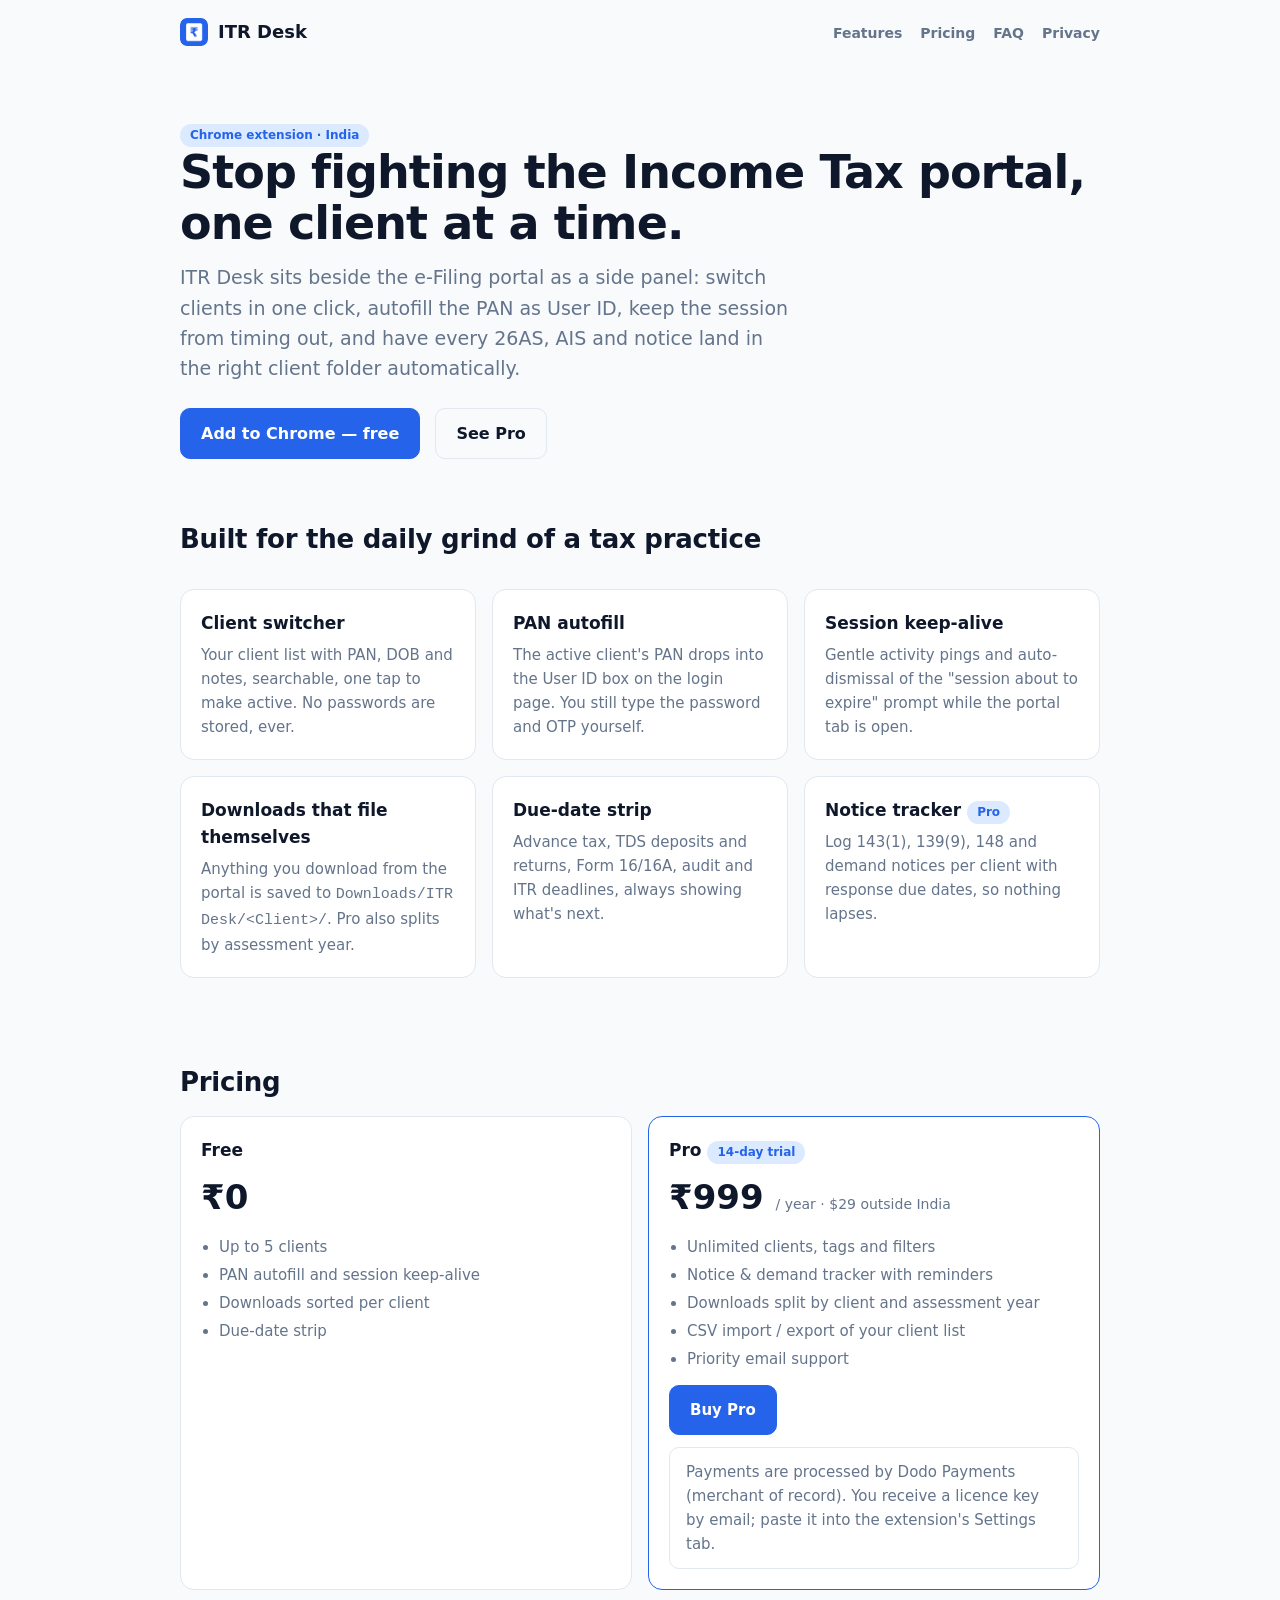
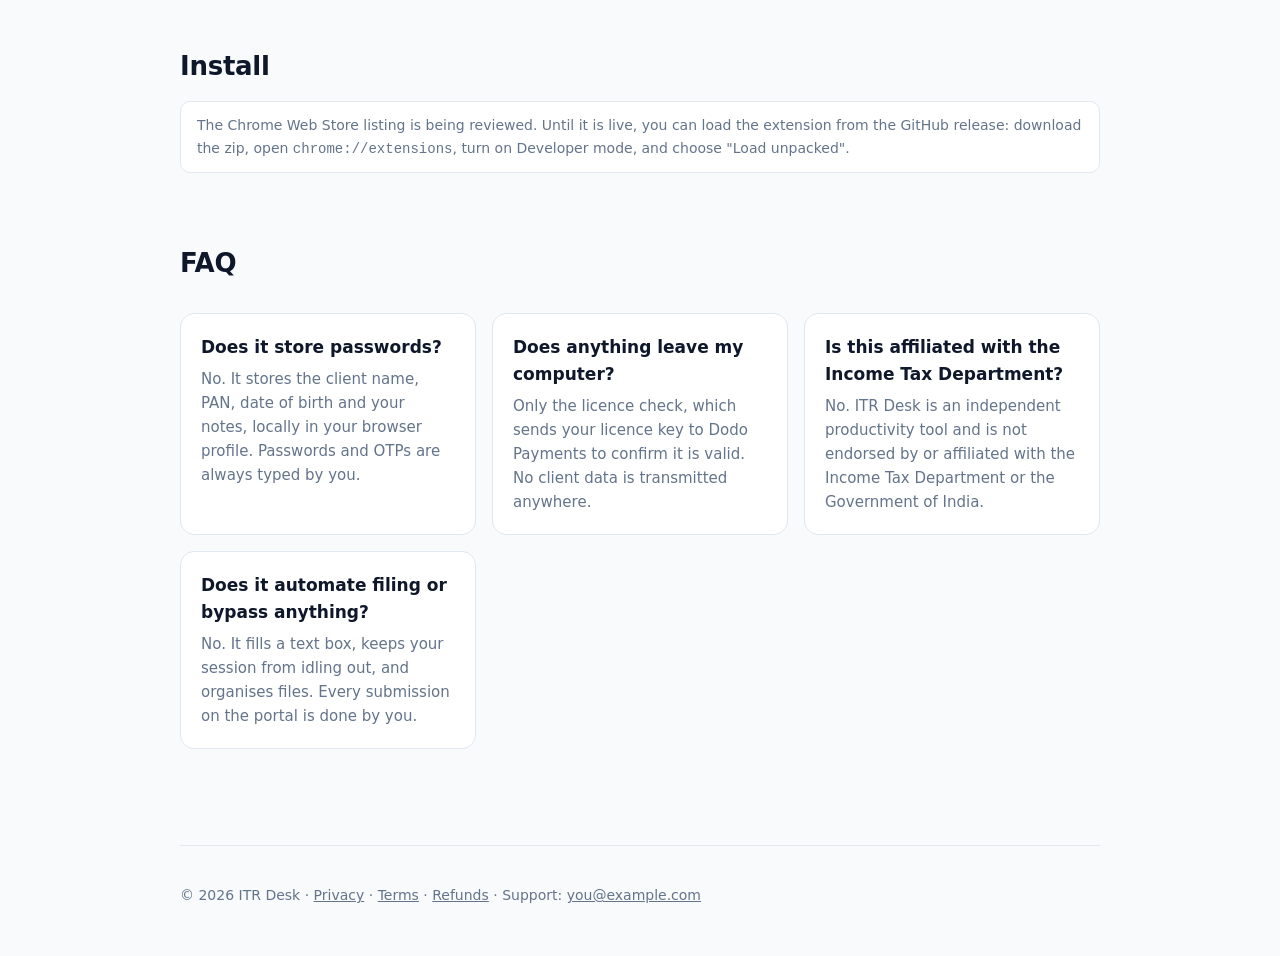
==== docs/index.html @ cf596a9e "Scaffold ITR Desk: MV3 side-panel extension, landing site, store copy, Dodo notes Co-Authored-By: Cl" ====
<!doctype html>
<html lang="en">
<head>
<meta charset="utf-8">
<meta name="viewport" content="width=device-width,initial-scale=1">
<title>ITR Desk – Income Tax portal companion for CAs</title>
<meta name="description" content="Client switcher, PAN autofill, session keep-alive, auto-organised downloads and a due-date strip for the Income Tax e-Filing portal. A Chrome extension for chartered accountants and tax practitioners in India. Local-first, no account.">
<link rel="icon" href="icon.png">
<link rel="stylesheet" href="styles.css">
</head>
<body>
<div class="wrap">
  <header class="nav">
    <a class="brand" href="./"><img src="icon.png" alt="">ITR Desk</a>
    <nav><a href="#features">Features</a><a href="#pricing">Pricing</a><a href="#faq">FAQ</a><a href="privacy.html">Privacy</a></nav>
  </header>

  <section class="hero">
    <span class="tag">Chrome extension · India</span>
    <h1>Stop fighting the Income Tax portal, one client at a time.</h1>
    <p>ITR Desk sits beside the e-Filing portal as a side panel: switch clients in one click, autofill the PAN as User ID, keep the session from timing out, and have every 26AS, AIS and notice land in the right client folder automatically.</p>
    <a class="btn primary" id="installBtn" href="#install">Add to Chrome — free</a>
    <a class="btn" href="#pricing">See Pro</a>
  </section>

  <section id="features">
    <h2>Built for the daily grind of a tax practice</h2>
    <div class="grid">
      <div class="card"><h3>Client switcher</h3><p>Your client list with PAN, DOB and notes, searchable, one tap to make active. No passwords are stored, ever.</p></div>
      <div class="card"><h3>PAN autofill</h3><p>The active client's PAN drops into the User ID box on the login page. You still type the password and OTP yourself.</p></div>
      <div class="card"><h3>Session keep-alive</h3><p>Gentle activity pings and auto-dismissal of the "session about to expire" prompt while the portal tab is open.</p></div>
      <div class="card"><h3>Downloads that file themselves</h3><p>Anything you download from the portal is saved to <code>Downloads/ITR Desk/&lt;Client&gt;/</code>. Pro also splits by assessment year.</p></div>
      <div class="card"><h3>Due-date strip</h3><p>Advance tax, TDS deposits and returns, Form 16/16A, audit and ITR deadlines, always showing what's next.</p></div>
      <div class="card"><h3>Notice tracker <span class="tag">Pro</span></h3><p>Log 143(1), 139(9), 148 and demand notices per client with response due dates, so nothing lapses.</p></div>
    </div>
  </section>

  <section id="pricing">
    <h2>Pricing</h2>
    <div class="pricing">
      <div class="card">
        <h3>Free</h3>
        <div class="price">₹0</div>
        <ul class="feat">
          <li>Up to 5 clients</li>
          <li>PAN autofill and session keep-alive</li>
          <li>Downloads sorted per client</li>
          <li>Due-date strip</li>
        </ul>
      </div>
      <div class="card" style="border-color:var(--accent)">
        <h3>Pro <span class="tag">14-day trial</span></h3>
        <div class="price">₹999 <small>/ year · $29 outside India</small></div>
        <ul class="feat">
          <li>Unlimited clients, tags and filters</li>
          <li>Notice &amp; demand tracker with reminders</li>
          <li>Downloads split by client and assessment year</li>
          <li>CSV import / export of your client list</li>
          <li>Priority email support</li>
        </ul>
        <p style="margin-top:14px"><a class="btn primary" id="buyBtn" href="#" rel="noopener">Buy Pro</a></p>
        <p class="notice" style="margin-top:12px">Payments are processed by Dodo Payments (merchant of record). You receive a licence key by email; paste it into the extension's Settings tab.</p>
      </div>
    </div>
  </section>

  <section id="install">
    <h2>Install</h2>
    <p class="notice">The Chrome Web Store listing is being reviewed. Until it is live, you can load the extension from the GitHub release: download the zip, open <code>chrome://extensions</code>, turn on Developer mode, and choose "Load unpacked".</p>
  </section>

  <section id="faq">
    <h2>FAQ</h2>
    <div class="grid">
      <div class="card"><h3>Does it store passwords?</h3><p>No. It stores the client name, PAN, date of birth and your notes, locally in your browser profile. Passwords and OTPs are always typed by you.</p></div>
      <div class="card"><h3>Does anything leave my computer?</h3><p>Only the licence check, which sends your licence key to Dodo Payments to confirm it is valid. No client data is transmitted anywhere.</p></div>
      <div class="card"><h3>Is this affiliated with the Income Tax Department?</h3><p>No. ITR Desk is an independent productivity tool and is not endorsed by or affiliated with the Income Tax Department or the Government of India.</p></div>
      <div class="card"><h3>Does it automate filing or bypass anything?</h3><p>No. It fills a text box, keeps your session from idling out, and organises files. Every submission on the portal is done by you.</p></div>
    </div>
  </section>

  <footer>
    <p>© <span id="y"></span> ITR Desk · <a href="privacy.html">Privacy</a> · <a href="terms.html">Terms</a> · <a href="refunds.html">Refunds</a> · Support: <a id="mail" href="mailto:you@example.com">you@example.com</a></p>
  </footer>
</div>
<script>document.getElementById('y').textContent = new Date().getFullYear();</script>
</body>
</html>
---- docs/styles.css ----
:root{--bg:#0b1220;--card:#111a2e;--text:#e5e7eb;--muted:#94a3b8;--border:#1f2a44;--accent:#3b82f6;--accent-soft:#1e3a8a}
@media (prefers-color-scheme: light){:root{--bg:#f8fafc;--card:#fff;--text:#0f172a;--muted:#64748b;--border:#e2e8f0;--accent:#2563eb;--accent-soft:#dbeafe}}
*{box-sizing:border-box}html,body{margin:0}
body{background:var(--bg);color:var(--text);font:16px/1.6 system-ui,-apple-system,"Segoe UI",Roboto,sans-serif}
.wrap{max-width:960px;margin:0 auto;padding:0 20px}
header.nav{display:flex;align-items:center;justify-content:space-between;padding:18px 0}
.brand{display:flex;align-items:center;gap:10px;font-weight:800;font-size:18px;text-decoration:none;color:var(--text)}
.brand img{width:28px;height:28px;border-radius:7px}
nav a{color:var(--muted);text-decoration:none;margin-left:18px;font-weight:600;font-size:14px}
nav a:hover{color:var(--text)}
.hero{padding:56px 0 32px}
.hero h1{font-size:clamp(30px,5vw,46px);line-height:1.1;margin:0 0 14px;letter-spacing:-.02em}
.hero p{font-size:19px;color:var(--muted);max-width:620px;margin:0 0 24px}
.btn{display:inline-block;padding:12px 20px;border-radius:10px;font-weight:700;text-decoration:none;border:1px solid var(--border);color:var(--text)}
.btn.primary{background:var(--accent);border-color:var(--accent);color:#fff}
.btn+.btn{margin-left:10px}
.grid{display:grid;grid-template-columns:repeat(auto-fit,minmax(260px,1fr));gap:16px;margin:28px 0}
.card{background:var(--card);border:1px solid var(--border);border-radius:14px;padding:20px}
.card h3{margin:0 0 6px;font-size:17px}.card p{margin:0;color:var(--muted);font-size:15px}
.pricing{display:grid;grid-template-columns:repeat(auto-fit,minmax(260px,1fr));gap:16px}
.price{font-size:34px;font-weight:800;margin:6px 0}
.price small{font-size:14px;color:var(--muted);font-weight:500}
ul.feat{padding-left:18px;margin:10px 0 0;color:var(--muted);font-size:15px}
ul.feat li{margin:4px 0}
.tag{display:inline-block;font-size:12px;font-weight:700;padding:2px 10px;border-radius:999px;background:var(--accent-soft);color:var(--accent)}
section{padding:28px 0}h2{font-size:26px;margin:0 0 12px;letter-spacing:-.01em}
footer{border-top:1px solid var(--border);padding:24px 0 40px;color:var(--muted);font-size:14px;margin-top:40px}
footer a{color:var(--muted)}
.legal h2{font-size:22px;margin-top:28px}.legal p,.legal li{color:var(--muted)}
.notice{background:var(--card);border:1px solid var(--border);border-radius:10px;padding:12px 16px;color:var(--muted);font-size:14px}
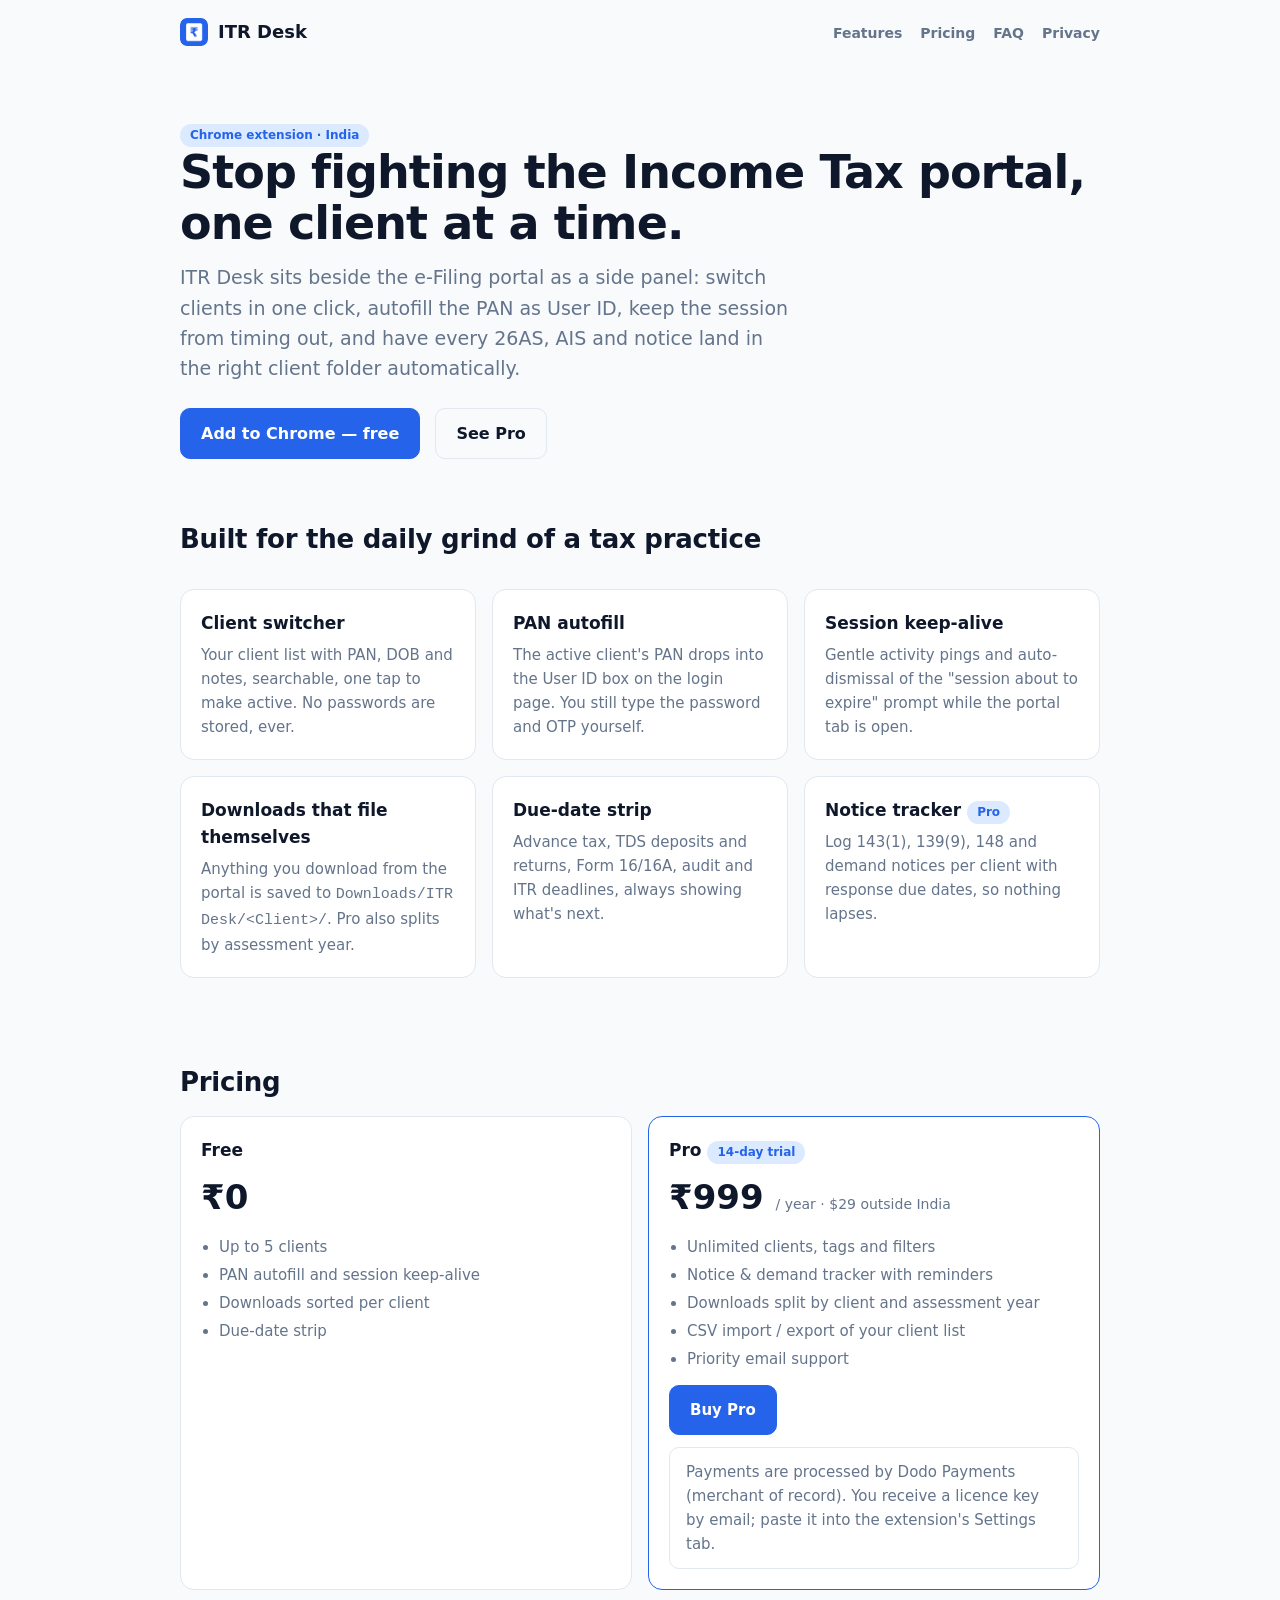
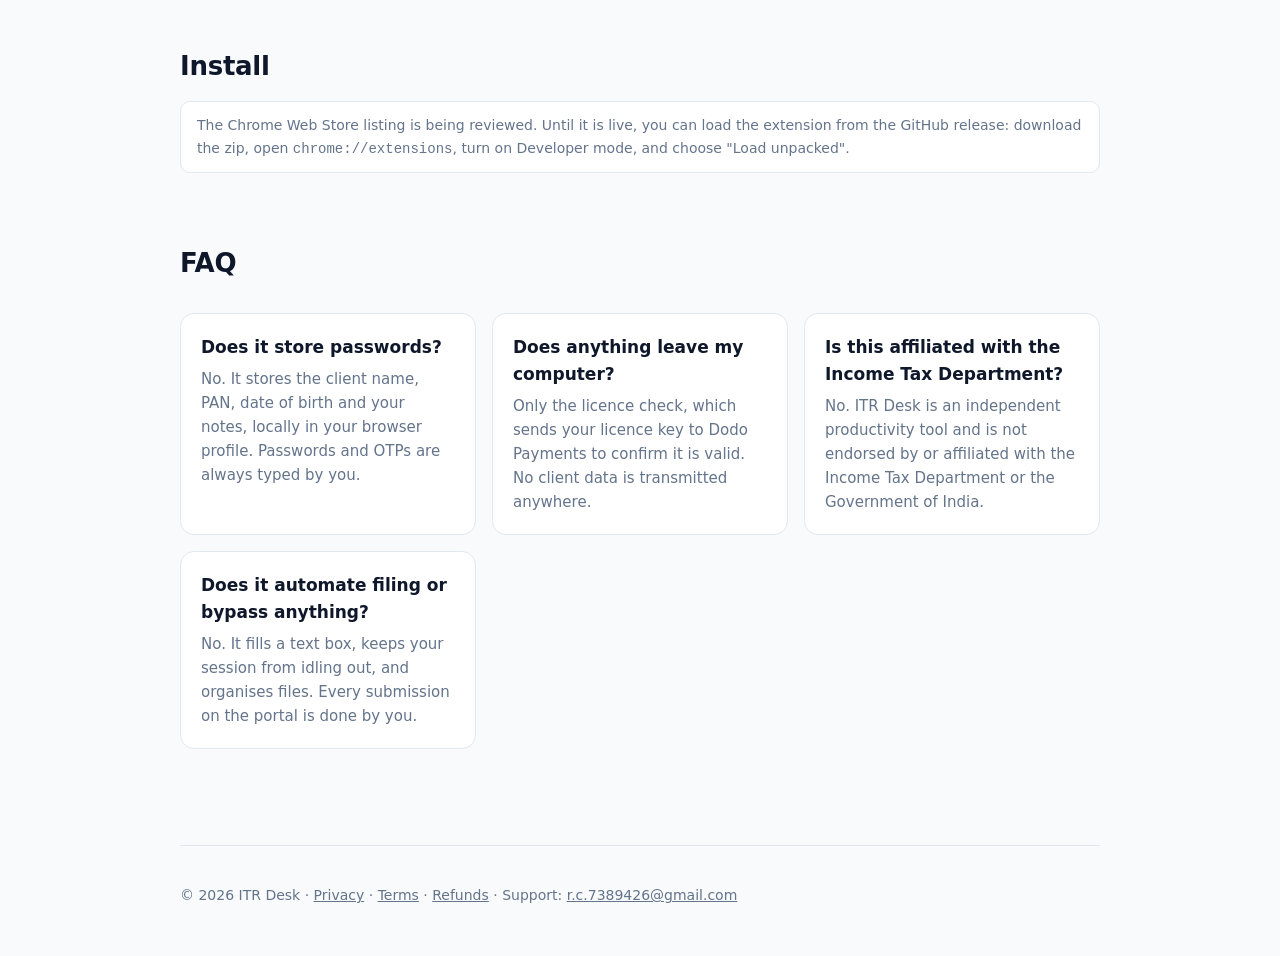
==== commit 2b8262be: "Set support email on site and Dodo notes Co-Authored-By: Claude Fable 5.1 <noreply@anthropic.com> Cl" ====
--- a/docs/index.html
+++ b/docs/index.html
@@ -80,7 +80,7 @@
   </section>
 
   <footer>
-    <p>© <span id="y"></span> ITR Desk · <a href="privacy.html">Privacy</a> · <a href="terms.html">Terms</a> · <a href="refunds.html">Refunds</a> · Support: <a id="mail" href="mailto:you@example.com">you@example.com</a></p>
+    <p>© <span id="y"></span> ITR Desk · <a href="privacy.html">Privacy</a> · <a href="terms.html">Terms</a> · <a href="refunds.html">Refunds</a> · Support: <a id="mail" href="mailto:r.c.7389426@gmail.com">r.c.7389426@gmail.com</a></p>
   </footer>
 </div>
 <script>document.getElementById('y').textContent = new Date().getFullYear();</script>
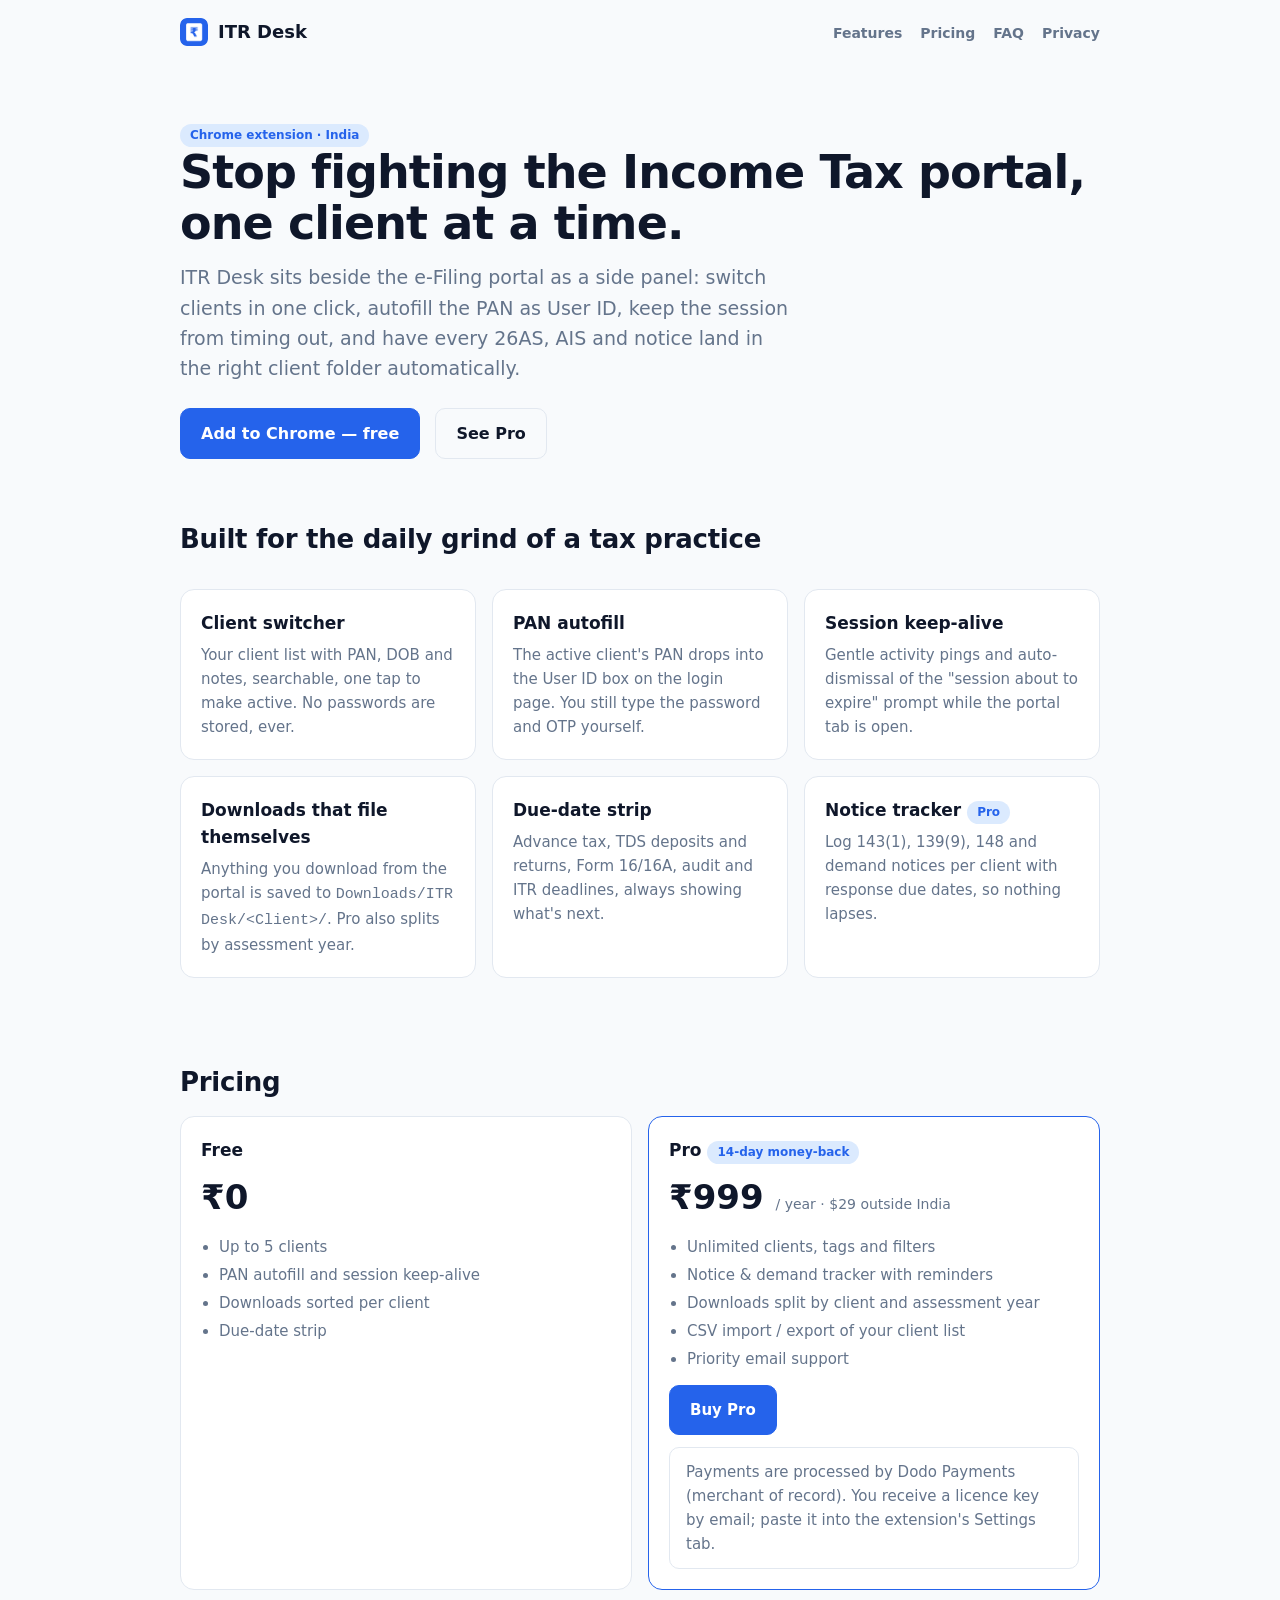
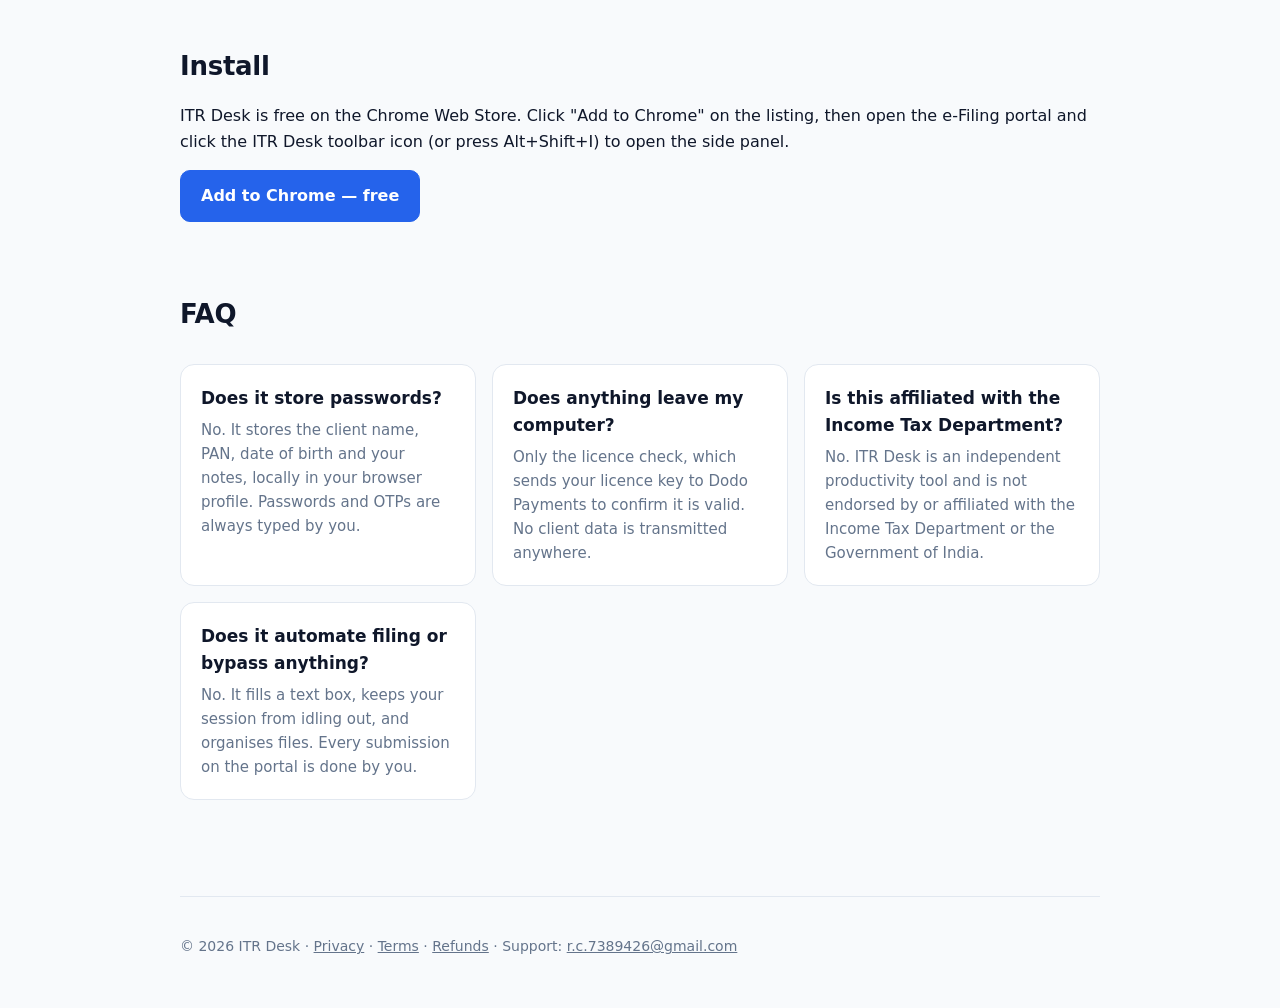
==== commit 564b0fd8: "Point site at the Chrome Web Store listing, fix keep-alive timer leak (0.1.1) - docs: "Add to Chrome" ====
--- a/docs/index.html
+++ b/docs/index.html
@@ -19,7 +19,7 @@
     <span class="tag">Chrome extension · India</span>
     <h1>Stop fighting the Income Tax portal, one client at a time.</h1>
     <p>ITR Desk sits beside the e-Filing portal as a side panel: switch clients in one click, autofill the PAN as User ID, keep the session from timing out, and have every 26AS, AIS and notice land in the right client folder automatically.</p>
-    <a class="btn primary" id="installBtn" href="#install">Add to Chrome — free</a>
+    <a class="btn primary" id="installBtn" href="https://chromewebstore.google.com/detail/leoeaiapcfpdppdipnkhppdlckkdifen" rel="noopener">Add to Chrome — free</a>
     <a class="btn" href="#pricing">See Pro</a>
   </section>
 
@@ -49,7 +49,7 @@
         </ul>
       </div>
       <div class="card" style="border-color:var(--accent)">
-        <h3>Pro <span class="tag">14-day trial</span></h3>
+        <h3>Pro <span class="tag">14-day money-back</span></h3>
         <div class="price">₹999 <small>/ year · $29 outside India</small></div>
         <ul class="feat">
           <li>Unlimited clients, tags and filters</li>
@@ -58,7 +58,7 @@
           <li>CSV import / export of your client list</li>
           <li>Priority email support</li>
         </ul>
-        <p style="margin-top:14px"><a class="btn primary" id="buyBtn" href="#" rel="noopener">Buy Pro</a></p>
+        <p style="margin-top:14px"><a class="btn primary" id="buyBtn" href="https://checkout.dodopayments.com/buy/pdt_0NpvFFUGIHy7gOozbMepj?quantity=1&redirect_url=https%3A%2F%2Frishabhchulet.github.io%2Fitr-desk%2Fthanks.html" rel="noopener">Buy Pro</a></p>
         <p class="notice" style="margin-top:12px">Payments are processed by Dodo Payments (merchant of record). You receive a licence key by email; paste it into the extension's Settings tab.</p>
       </div>
     </div>
@@ -66,7 +66,8 @@
 
   <section id="install">
     <h2>Install</h2>
-    <p class="notice">The Chrome Web Store listing is being reviewed. Until it is live, you can load the extension from the GitHub release: download the zip, open <code>chrome://extensions</code>, turn on Developer mode, and choose "Load unpacked".</p>
+    <p>ITR Desk is free on the Chrome Web Store. Click "Add to Chrome" on the listing, then open the e-Filing portal and click the ITR Desk toolbar icon (or press Alt+Shift+I) to open the side panel.</p>
+    <p style="margin-top:14px"><a class="btn primary" href="https://chromewebstore.google.com/detail/leoeaiapcfpdppdipnkhppdlckkdifen" rel="noopener">Add to Chrome — free</a></p>
   </section>
 
   <section id="faq">
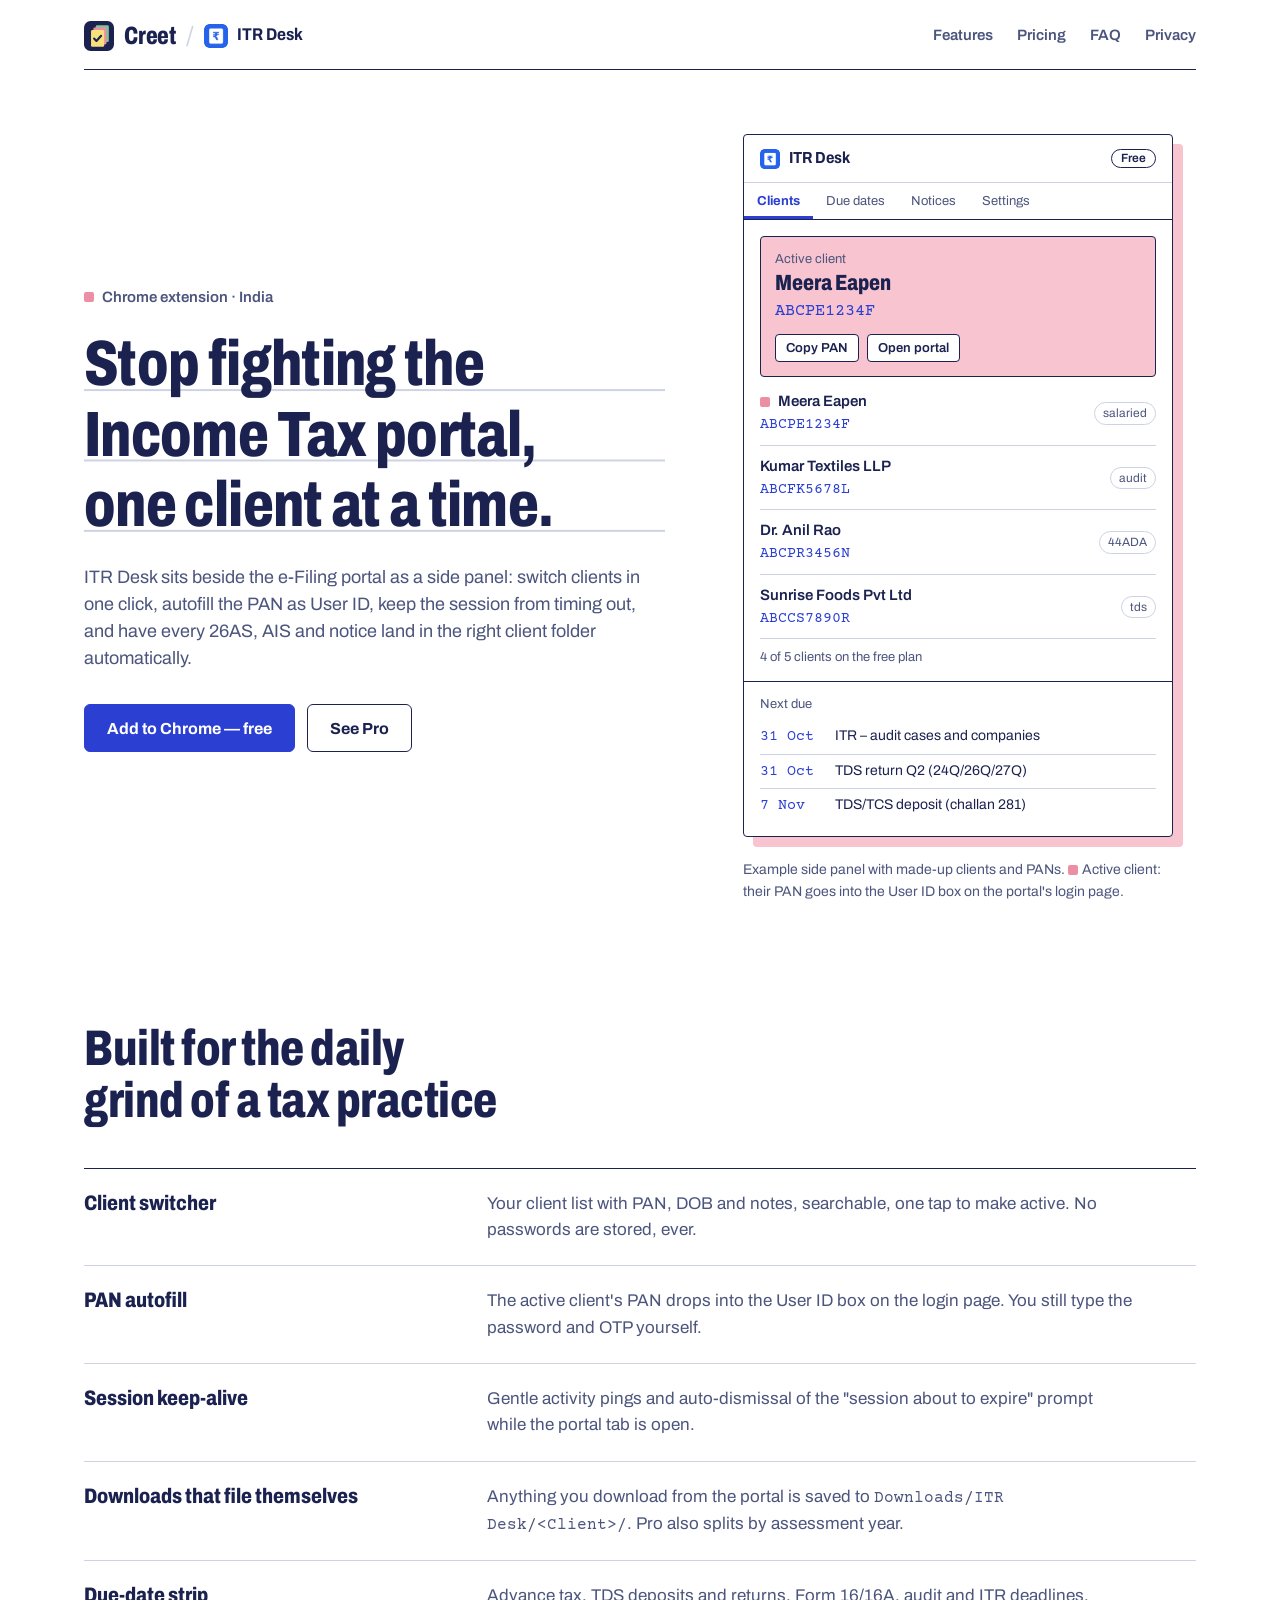
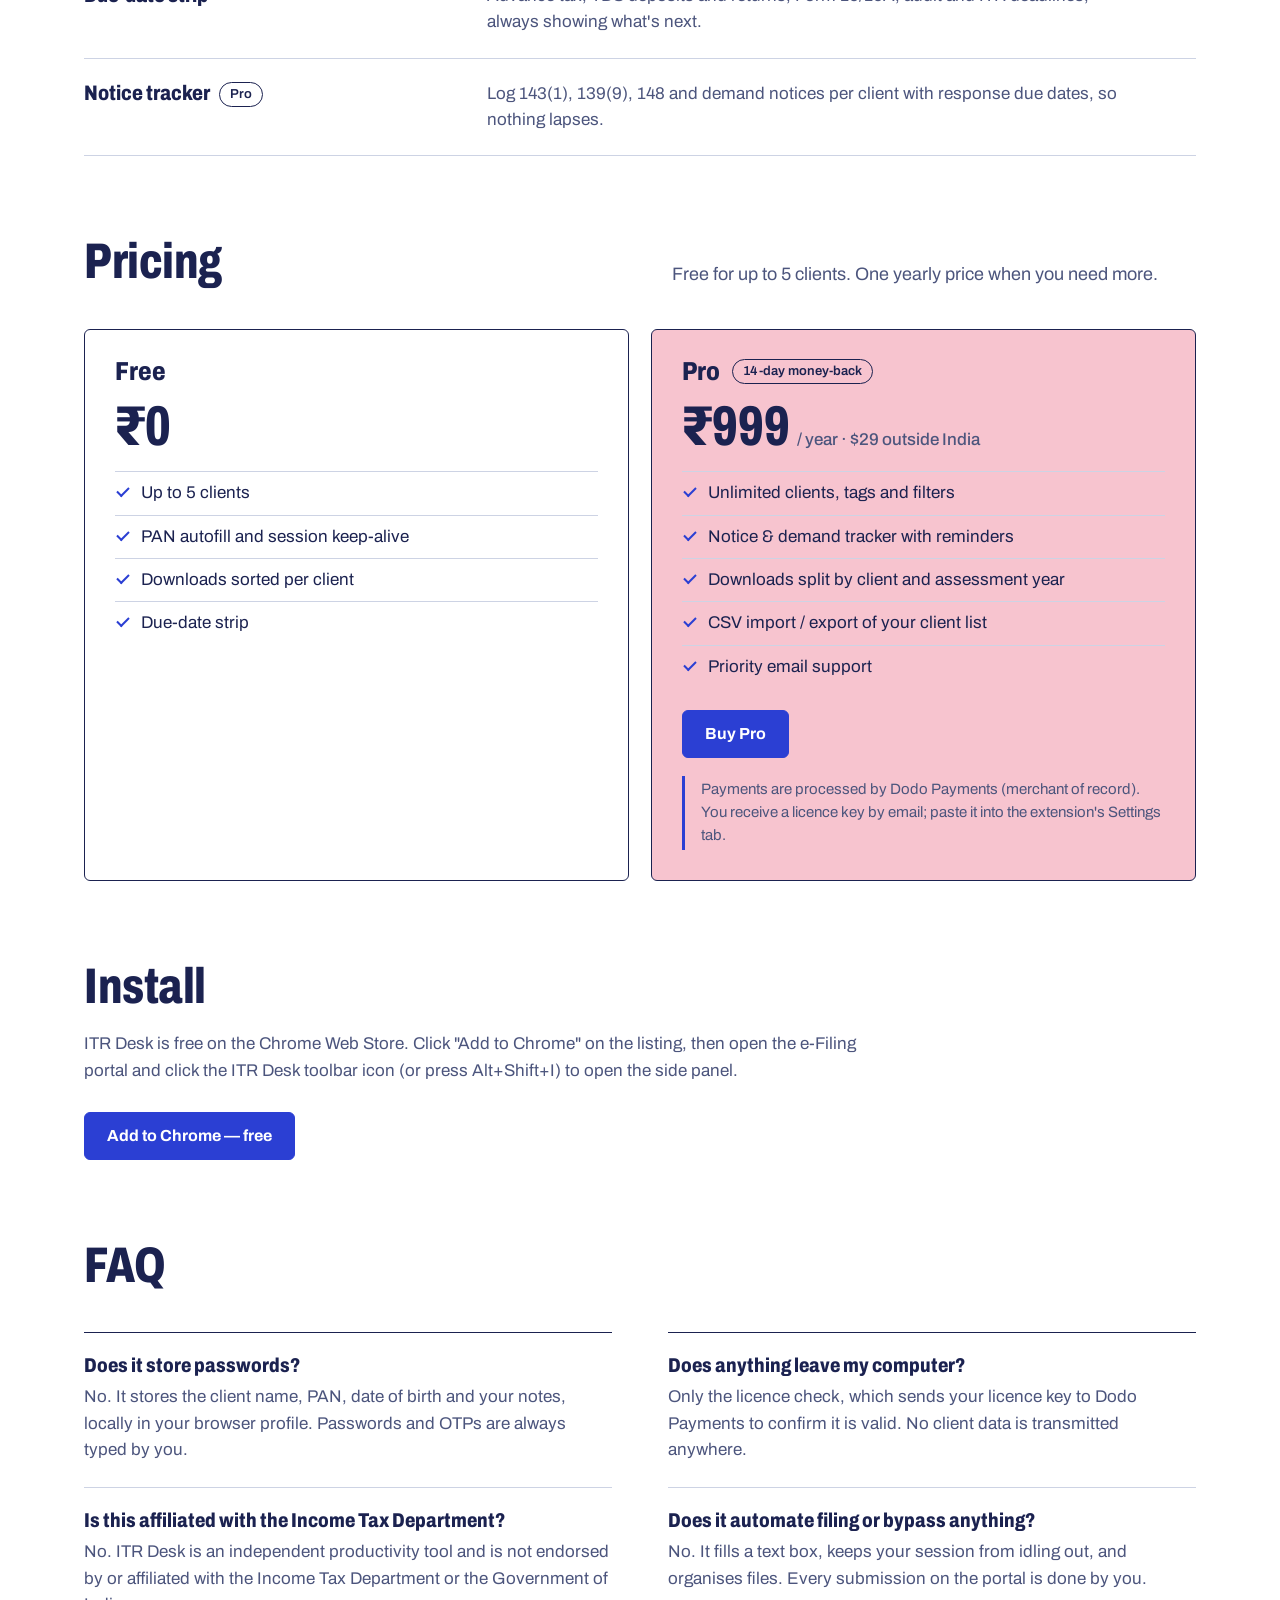
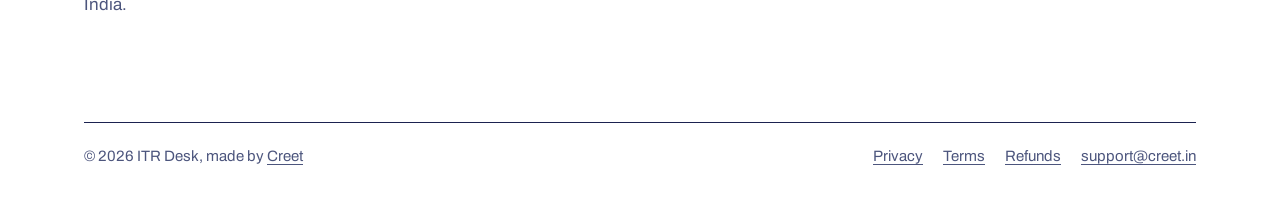
==== commit e72b1d86: "Restyle the site to match creet.in's carbon-copy design The ITR Desk pages used the old generic dark" ====
--- a/docs/index.html
+++ b/docs/index.html
@@ -5,42 +5,98 @@
 <meta name="viewport" content="width=device-width,initial-scale=1">
 <title>ITR Desk – Income Tax portal companion for CAs</title>
 <meta name="description" content="Client switcher, PAN autofill, session keep-alive, auto-organised downloads and a due-date strip for the Income Tax e-Filing portal. A Chrome extension for chartered accountants and tax practitioners in India. Local-first, no account.">
+<meta name="theme-color" content="#ffffff" media="(prefers-color-scheme: light)">
+<meta name="theme-color" content="#141832" media="(prefers-color-scheme: dark)">
 <link rel="icon" href="icon.png">
+<link rel="preconnect" href="https://fonts.googleapis.com">
+<link rel="preconnect" href="https://fonts.gstatic.com" crossorigin>
+<link rel="stylesheet" href="https://fonts.googleapis.com/css2?family=Archivo:wdth,wght@62..125,400..800&family=Courier+Prime&display=swap">
 <link rel="stylesheet" href="styles.css">
 </head>
 <body>
-<div class="wrap">
-  <header class="nav">
-    <a class="brand" href="./"><img src="icon.png" alt="">ITR Desk</a>
-    <nav><a href="#features">Features</a><a href="#pricing">Pricing</a><a href="#faq">FAQ</a><a href="privacy.html">Privacy</a></nav>
-  </header>
+<a class="skip" href="#main">Skip to content</a>
 
-  <section class="hero">
-    <span class="tag">Chrome extension · India</span>
-    <h1>Stop fighting the Income Tax portal, one client at a time.</h1>
-    <p>ITR Desk sits beside the e-Filing portal as a side panel: switch clients in one click, autofill the PAN as User ID, keep the session from timing out, and have every 26AS, AIS and notice land in the right client folder automatically.</p>
-    <a class="btn primary" id="installBtn" href="https://chromewebstore.google.com/detail/leoeaiapcfpdppdipnkhppdlckkdifen" rel="noopener">Add to Chrome — free</a>
-    <a class="btn" href="#pricing">See Pro</a>
+<header class="wrap">
+  <div class="head-row">
+    <div class="brand">
+      <a class="mark" href="https://creet.in/"><img src="creet.svg" alt="" width="30" height="30">Creet</a>
+      <span class="sep" aria-hidden="true">/</span>
+      <a class="product" href="./"><img src="icon.png" alt="" width="24" height="24">ITR Desk</a>
+    </div>
+    <nav class="site-nav" aria-label="Main">
+      <a href="#features">Features</a>
+      <a href="#pricing">Pricing</a>
+      <a href="#faq">FAQ</a>
+      <a href="privacy.html">Privacy</a>
+    </nav>
+  </div>
+</header>
+
+<main id="main">
+  <section class="product-hero wrap">
+    <div>
+      <p class="kind"><span class="sw sw-pink"></span>Chrome extension · India</p>
+      <h1 class="ruled">Stop fighting the Income Tax portal, one client at a time.</h1>
+      <p class="lead">ITR Desk sits beside the e-Filing portal as a side panel: switch clients in one click, autofill the PAN as User ID, keep the session from timing out, and have every 26AS, AIS and notice land in the right client folder automatically.</p>
+      <p class="actions">
+        <a class="btn btn-primary" id="installBtn" href="https://chromewebstore.google.com/detail/leoeaiapcfpdppdipnkhppdlckkdifen" rel="noopener">Add to Chrome — free</a>
+        <a class="btn" href="#pricing">See Pro</a>
+      </p>
+    </div>
+
+    <figure class="pane">
+      <div class="pane-frame">
+        <div class="pane-bar" aria-hidden="true"><img src="icon.png" alt="" width="20" height="20">ITR Desk<span class="pill">Free</span></div>
+        <div class="pane-tabs" aria-hidden="true"><span class="on">Clients</span><span>Due dates</span><span>Notices</span><span>Settings</span></div>
+        <div class="pane-active">
+          <p class="pane-label">Active client</p>
+          <p class="pane-name">Meera Eapen</p>
+          <span class="typed" style="--n:10;--d:.6s">ABCPE1234F</span>
+          <div class="pane-btns" aria-hidden="true"><span>Copy PAN</span><span>Open portal</span></div>
+        </div>
+        <ul class="pane-list">
+          <li><div><b><span class="sw sw-pink"></span>Meera Eapen</b><code>ABCPE1234F</code></div><span class="tag">salaried</span></li>
+          <li><div><b>Kumar Textiles LLP</b><code>ABCFK5678L</code></div><span class="tag">audit</span></li>
+          <li><div><b>Dr. Anil Rao</b><code>ABCPR3456N</code></div><span class="tag">44ADA</span></li>
+          <li><div><b>Sunrise Foods Pvt Ltd</b><code>ABCCS7890R</code></div><span class="tag">tds</span></li>
+        </ul>
+        <p class="pane-count">4 of 5 clients on the free plan</p>
+        <div class="pane-due">
+          <p class="pane-label">Next due</p>
+          <ol>
+            <li><time>31 Oct</time><span>ITR – audit cases and companies</span></li>
+            <li><time>31 Oct</time><span>TDS return Q2 (24Q/26Q/27Q)</span></li>
+            <li><time>7 Nov</time><span>TDS/TCS deposit (challan 281)</span></li>
+          </ol>
+        </div>
+      </div>
+      <figcaption>Example side panel with made-up clients and PANs. <span class="sw sw-pink"></span>Active client: their PAN goes into the User ID box on the portal's login page.</figcaption>
+    </figure>
   </section>
 
-  <section id="features">
-    <h2>Built for the daily grind of a tax practice</h2>
-    <div class="grid">
-      <div class="card"><h3>Client switcher</h3><p>Your client list with PAN, DOB and notes, searchable, one tap to make active. No passwords are stored, ever.</p></div>
-      <div class="card"><h3>PAN autofill</h3><p>The active client's PAN drops into the User ID box on the login page. You still type the password and OTP yourself.</p></div>
-      <div class="card"><h3>Session keep-alive</h3><p>Gentle activity pings and auto-dismissal of the "session about to expire" prompt while the portal tab is open.</p></div>
-      <div class="card"><h3>Downloads that file themselves</h3><p>Anything you download from the portal is saved to <code>Downloads/ITR Desk/&lt;Client&gt;/</code>. Pro also splits by assessment year.</p></div>
-      <div class="card"><h3>Due-date strip</h3><p>Advance tax, TDS deposits and returns, Form 16/16A, audit and ITR deadlines, always showing what's next.</p></div>
-      <div class="card"><h3>Notice tracker <span class="tag">Pro</span></h3><p>Log 143(1), 139(9), 148 and demand notices per client with response due dates, so nothing lapses.</p></div>
+  <section id="features" class="section wrap">
+    <div class="section-head">
+      <h2>Built for the daily grind of a tax practice</h2>
     </div>
+    <dl class="spec">
+      <div><dt>Client switcher</dt><dd>Your client list with PAN, DOB and notes, searchable, one tap to make active. No passwords are stored, ever.</dd></div>
+      <div><dt>PAN autofill</dt><dd>The active client's PAN drops into the User ID box on the login page. You still type the password and OTP yourself.</dd></div>
+      <div><dt>Session keep-alive</dt><dd>Gentle activity pings and auto-dismissal of the "session about to expire" prompt while the portal tab is open.</dd></div>
+      <div><dt>Downloads that file themselves</dt><dd>Anything you download from the portal is saved to <code>Downloads/ITR Desk/&lt;Client&gt;/</code>. Pro also splits by assessment year.</dd></div>
+      <div><dt>Due-date strip</dt><dd>Advance tax, TDS deposits and returns, Form 16/16A, audit and ITR deadlines, always showing what's next.</dd></div>
+      <div><dt>Notice tracker <span class="pill">Pro</span></dt><dd>Log 143(1), 139(9), 148 and demand notices per client with response due dates, so nothing lapses.</dd></div>
+    </dl>
   </section>
 
-  <section id="pricing">
-    <h2>Pricing</h2>
-    <div class="pricing">
-      <div class="card">
+  <section id="pricing" class="section wrap">
+    <div class="section-head">
+      <h2>Pricing</h2>
+      <p>Free for up to 5 clients. One yearly price when you need more.</p>
+    </div>
+    <div class="plans">
+      <div class="plan">
         <h3>Free</h3>
-        <div class="price">₹0</div>
+        <p class="price">₹0</p>
         <ul class="feat">
           <li>Up to 5 clients</li>
           <li>PAN autofill and session keep-alive</li>
@@ -48,9 +104,9 @@
           <li>Due-date strip</li>
         </ul>
       </div>
-      <div class="card" style="border-color:var(--accent)">
-        <h3>Pro <span class="tag">14-day money-back</span></h3>
-        <div class="price">₹999 <small>/ year · $29 outside India</small></div>
+      <div class="plan plan-pro">
+        <h3>Pro <span class="pill">14-day money-back</span></h3>
+        <p class="price">₹999 <small>/ year · $29 outside India</small></p>
         <ul class="feat">
           <li>Unlimited clients, tags and filters</li>
           <li>Notice &amp; demand tracker with reminders</li>
@@ -58,32 +114,53 @@
           <li>CSV import / export of your client list</li>
           <li>Priority email support</li>
         </ul>
-        <p style="margin-top:14px"><a class="btn primary" id="buyBtn" href="https://checkout.dodopayments.com/buy/pdt_0NpvFFUGIHy7gOozbMepj?quantity=1&redirect_url=https%3A%2F%2Frishabhchulet.github.io%2Fitr-desk%2Fthanks.html" rel="noopener">Buy Pro</a></p>
-        <p class="notice" style="margin-top:12px">Payments are processed by Dodo Payments (merchant of record). You receive a licence key by email; paste it into the extension's Settings tab.</p>
+        <a class="btn btn-primary" id="buyBtn" href="https://checkout.dodopayments.com/buy/pdt_0NpvFFUGIHy7gOozbMepj?quantity=1&redirect_url=https%3A%2F%2Frishabhchulet.github.io%2Fitr-desk%2Fthanks.html" rel="noopener">Buy Pro</a>
+        <p class="note">Payments are processed by Dodo Payments (merchant of record). You receive a licence key by email; paste it into the extension's Settings tab.</p>
       </div>
     </div>
   </section>
 
-  <section id="install">
+  <section id="install" class="section wrap prose">
     <h2>Install</h2>
     <p>ITR Desk is free on the Chrome Web Store. Click "Add to Chrome" on the listing, then open the e-Filing portal and click the ITR Desk toolbar icon (or press Alt+Shift+I) to open the side panel.</p>
-    <p style="margin-top:14px"><a class="btn primary" href="https://chromewebstore.google.com/detail/leoeaiapcfpdppdipnkhppdlckkdifen" rel="noopener">Add to Chrome — free</a></p>
+    <p class="actions" style="margin-top:28px"><a class="btn btn-primary" href="https://chromewebstore.google.com/detail/leoeaiapcfpdppdipnkhppdlckkdifen" rel="noopener">Add to Chrome — free</a></p>
   </section>
 
-  <section id="faq">
-    <h2>FAQ</h2>
-    <div class="grid">
-      <div class="card"><h3>Does it store passwords?</h3><p>No. It stores the client name, PAN, date of birth and your notes, locally in your browser profile. Passwords and OTPs are always typed by you.</p></div>
-      <div class="card"><h3>Does anything leave my computer?</h3><p>Only the licence check, which sends your licence key to Dodo Payments to confirm it is valid. No client data is transmitted anywhere.</p></div>
-      <div class="card"><h3>Is this affiliated with the Income Tax Department?</h3><p>No. ITR Desk is an independent productivity tool and is not endorsed by or affiliated with the Income Tax Department or the Government of India.</p></div>
-      <div class="card"><h3>Does it automate filing or bypass anything?</h3><p>No. It fills a text box, keeps your session from idling out, and organises files. Every submission on the portal is done by you.</p></div>
+  <section id="faq" class="section wrap">
+    <div class="section-head">
+      <h2>FAQ</h2>
+    </div>
+    <div class="faq">
+      <div class="qa"><h3>Does it store passwords?</h3><p>No. It stores the client name, PAN, date of birth and your notes, locally in your browser profile. Passwords and OTPs are always typed by you.</p></div>
+      <div class="qa"><h3>Does anything leave my computer?</h3><p>Only the licence check, which sends your licence key to Dodo Payments to confirm it is valid. No client data is transmitted anywhere.</p></div>
+      <div class="qa"><h3>Is this affiliated with the Income Tax Department?</h3><p>No. ITR Desk is an independent productivity tool and is not endorsed by or affiliated with the Income Tax Department or the Government of India.</p></div>
+      <div class="qa"><h3>Does it automate filing or bypass anything?</h3><p>No. It fills a text box, keeps your session from idling out, and organises files. Every submission on the portal is done by you.</p></div>
     </div>
   </section>
+</main>
 
-  <footer>
-    <p>© <span id="y"></span> ITR Desk · <a href="privacy.html">Privacy</a> · <a href="terms.html">Terms</a> · <a href="refunds.html">Refunds</a> · Support: <a id="mail" href="mailto:r.c.7389426@gmail.com">r.c.7389426@gmail.com</a></p>
-  </footer>
-</div>
-<script>document.getElementById('y').textContent = new Date().getFullYear();</script>
+<footer class="wrap">
+  <div class="foot-row">
+    <p>© <span id="y">2026</span> ITR Desk, made by <a href="https://creet.in/">Creet</a></p>
+    <nav aria-label="Legal">
+      <a href="privacy.html">Privacy</a>
+      <a href="terms.html">Terms</a>
+      <a href="refunds.html">Refunds</a>
+      <a id="mail" href="mailto:support@creet.in">support@creet.in</a>
+    </nav>
+  </div>
+</footer>
+<script>
+document.getElementById('y').textContent = new Date().getFullYear();
+// On small screens the panel starts below the fold: hold the typing until it scrolls into view.
+(function () {
+  var pane = document.querySelector('.pane');
+  if (!pane || !('IntersectionObserver' in window) || pane.getBoundingClientRect().top < innerHeight * 0.8) return;
+  pane.classList.add('wait');
+  new IntersectionObserver(function (entries, observer) {
+    if (entries[0].isIntersecting) { pane.classList.remove('wait'); observer.disconnect(); }
+  }, { threshold: 0.5 }).observe(pane);
+})();
+</script>
 </body>
 </html>
--- a/docs/styles.css
+++ b/docs/styles.css
@@ -1,30 +1,221 @@
-:root{--bg:#0b1220;--card:#111a2e;--text:#e5e7eb;--muted:#94a3b8;--border:#1f2a44;--accent:#3b82f6;--accent-soft:#1e3a8a}
-@media (prefers-color-scheme: light){:root{--bg:#f8fafc;--card:#fff;--text:#0f172a;--muted:#64748b;--border:#e2e8f0;--accent:#2563eb;--accent-soft:#dbeafe}}
-*{box-sizing:border-box}html,body{margin:0}
-body{background:var(--bg);color:var(--text);font:16px/1.6 system-ui,-apple-system,"Segoe UI",Roboto,sans-serif}
-.wrap{max-width:960px;margin:0 auto;padding:0 20px}
-header.nav{display:flex;align-items:center;justify-content:space-between;padding:18px 0}
-.brand{display:flex;align-items:center;gap:10px;font-weight:800;font-size:18px;text-decoration:none;color:var(--text)}
-.brand img{width:28px;height:28px;border-radius:7px}
-nav a{color:var(--muted);text-decoration:none;margin-left:18px;font-weight:600;font-size:14px}
-nav a:hover{color:var(--text)}
-.hero{padding:56px 0 32px}
-.hero h1{font-size:clamp(30px,5vw,46px);line-height:1.1;margin:0 0 14px;letter-spacing:-.02em}
-.hero p{font-size:19px;color:var(--muted);max-width:620px;margin:0 0 24px}
-.btn{display:inline-block;padding:12px 20px;border-radius:10px;font-weight:700;text-decoration:none;border:1px solid var(--border);color:var(--text)}
-.btn.primary{background:var(--accent);border-color:var(--accent);color:#fff}
-.btn+.btn{margin-left:10px}
-.grid{display:grid;grid-template-columns:repeat(auto-fit,minmax(260px,1fr));gap:16px;margin:28px 0}
-.card{background:var(--card);border:1px solid var(--border);border-radius:14px;padding:20px}
-.card h3{margin:0 0 6px;font-size:17px}.card p{margin:0;color:var(--muted);font-size:15px}
-.pricing{display:grid;grid-template-columns:repeat(auto-fit,minmax(260px,1fr));gap:16px}
-.price{font-size:34px;font-weight:800;margin:6px 0}
-.price small{font-size:14px;color:var(--muted);font-weight:500}
-ul.feat{padding-left:18px;margin:10px 0 0;color:var(--muted);font-size:15px}
-ul.feat li{margin:4px 0}
-.tag{display:inline-block;font-size:12px;font-weight:700;padding:2px 10px;border-radius:999px;background:var(--accent-soft);color:var(--accent)}
-section{padding:28px 0}h2{font-size:26px;margin:0 0 12px;letter-spacing:-.01em}
-footer{border-top:1px solid var(--border);padding:24px 0 40px;color:var(--muted);font-size:14px;margin-top:40px}
-footer a{color:var(--muted)}
-.legal h2{font-size:22px;margin-top:28px}.legal p,.legal li{color:var(--muted)}
-.notice{background:var(--card);border:1px solid var(--border);border-radius:10px;padding:12px 16px;color:var(--muted);font-size:14px}
+/* ITR Desk pages at creet.in/itr-desk/.
+   Same look as the rest of creet.in (tokens and components copied from creet.in's styles.css,
+   because this repo deploys on its own): a stack of carbon-copy forms, navy print, blue typed
+   entries, and pink as ITR Desk's carbon colour. */
+
+:root{
+  --paper:#ffffff;
+  --sheet:#ffffff;
+  --ink:#1b2250;
+  --ink-soft:#4c557d;
+  --rule:#cdd3e4;
+  --blue:#2b3fd3;
+  --blue-press:#1f2fa8;
+  --on-blue:#ffffff;
+  --red:#c42e25;
+  /* sheet tone (background), mark (small swatch) and carbon copy for ITR Desk */
+  --pink:#f7c4cf;
+  --pink-mark:#ec8fa4;
+  --copy-pink:#f7c4cf;
+  --font:"Archivo","Segoe UI",system-ui,-apple-system,Roboto,sans-serif;
+  --typed:"Courier Prime","Courier New",Courier,monospace;
+  --wrap:1160px;
+  --gutter:24px;
+  color-scheme:light;
+}
+@media (prefers-color-scheme:dark){
+  :root{
+    --paper:#141832;
+    --sheet:#1b2043;
+    --ink:#eceef8;
+    --ink-soft:#aeb4d4;
+    --rule:#343b68;
+    --blue:#a3adff;
+    --blue-press:#c7ccff;
+    --on-blue:#141832;
+    --red:#ff7b6c;
+    --pink:#3c2431;
+    --copy-pink:#6c3949;
+    color-scheme:dark;
+  }
+}
+
+/* Base */
+*,*::before,*::after{box-sizing:border-box}
+html{-webkit-text-size-adjust:100%;scroll-padding-top:24px}
+body{margin:0;background:var(--paper);color:var(--ink);font:400 17px/1.55 var(--font);font-stretch:100%;-webkit-font-smoothing:antialiased;overflow-x:clip}
+img,svg{display:block;max-width:100%}
+a{color:var(--blue);text-decoration-thickness:1px;text-underline-offset:.18em}
+a:hover{text-decoration-thickness:2px}
+:focus-visible{outline:3px solid var(--blue);outline-offset:3px;border-radius:2px}
+h1,h2,h3{font-stretch:75%;font-weight:800;letter-spacing:-.01em;line-height:1.05;margin:0;text-wrap:balance}
+h2{font-size:clamp(32px,4.2vw,50px)}
+h3{font-size:22px;font-stretch:82%;letter-spacing:0}
+p{margin:0 0 1em}
+code{font-family:var(--typed);font-size:.92em;overflow-wrap:anywhere}
+.wrap{max-width:var(--wrap);margin:0 auto;padding:0 var(--gutter)}
+.skip{position:absolute;left:-9999px;top:8px;background:var(--blue);color:var(--on-blue);padding:8px 14px;border-radius:4px;z-index:10}
+.skip:focus{left:8px}
+
+/* Header: Creet / ITR Desk */
+.head-row{display:flex;flex-wrap:wrap;align-items:center;justify-content:space-between;gap:12px 28px;padding:20px 0 18px;border-bottom:1.5px solid var(--ink)}
+.brand{display:flex;align-items:center;gap:10px;min-width:0}
+.mark{display:inline-flex;align-items:center;gap:10px;color:var(--ink);text-decoration:none;font-size:25px;font-stretch:72%;font-weight:800;letter-spacing:-.01em;line-height:1}
+.mark img{width:30px;height:30px}
+.brand .sep{color:var(--rule);font-size:26px;line-height:1;font-weight:300}
+.brand .product{display:inline-flex;align-items:center;gap:9px;color:var(--ink);text-decoration:none;font-weight:700;font-size:17px;font-stretch:88%}
+.brand .product img{width:24px;height:24px;border-radius:5px}
+.site-nav{display:flex;flex-wrap:wrap;gap:4px 24px}
+.site-nav a{color:var(--ink-soft);text-decoration:none;font-weight:600;font-size:15px;padding:4px 0}
+.site-nav a:hover,.site-nav a[aria-current]{color:var(--ink);text-decoration:underline}
+
+/* Buttons */
+.actions{display:flex;flex-wrap:wrap;gap:12px;margin:0}
+.btn{display:inline-flex;align-items:center;justify-content:center;min-height:48px;padding:11px 22px;border:1.5px solid var(--ink);border-radius:6px;background:transparent;color:var(--ink);font:700 16px/1.2 var(--font);text-decoration:none;text-align:center}
+.btn:hover{background:var(--ink);color:var(--paper)}
+.btn-primary{background:var(--blue);border-color:var(--blue);color:var(--on-blue)}
+.btn-primary:hover{background:var(--blue-press);border-color:var(--blue-press);color:var(--on-blue)}
+
+/* Ruled headline: the lines of a form, with the words written on them */
+.ruled{line-height:1.1;background:linear-gradient(transparent calc(100% - 2px),var(--rule) 0) 0 -.13em/100% 1.1em}
+
+/* Hero */
+.product-hero{display:grid;grid-template-columns:minmax(0,1.1fr) minmax(0,.9fr);gap:48px 56px;align-items:center;padding-top:64px;padding-bottom:40px}
+.product-hero h1{font-size:clamp(38px,5vw,64px);margin-bottom:24px}
+.lead{font-size:18px;line-height:1.5;color:var(--ink-soft);max-width:31em;margin-bottom:32px}
+.kind{display:inline-flex;align-items:center;gap:8px;margin:0 0 20px;font-size:15px;font-weight:600;color:var(--ink-soft)}
+.sw{flex:none;display:inline-block;width:10px;height:10px;border-radius:2px;background:var(--rule)}
+.sw-pink{background:var(--pink-mark)}
+.typed{display:inline-block;vertical-align:bottom;white-space:nowrap;overflow:hidden;font:400 17px/1.35 var(--typed);color:var(--blue);width:calc(var(--n) * 1ch);animation:type calc(var(--n) * 38ms) steps(var(--n),end) var(--d) both}
+@keyframes type{from{width:0}}
+.pill{display:inline-block;padding:3px 10px;border:1px solid var(--ink);border-radius:999px;font-size:13px;font-stretch:100%;font-weight:600;letter-spacing:0;line-height:1.3;vertical-align:middle}
+
+/* Mock of the side panel: client switcher and due-date strip */
+.pane{margin:0;width:100%;max-width:430px;justify-self:center}
+.pane-frame{border:1.5px solid var(--ink);border-radius:4px;background:var(--sheet);overflow:hidden;box-shadow:10px 10px 0 var(--copy-pink)}
+.pane-bar{display:flex;align-items:center;gap:9px;padding:11px 16px;font-size:16px;font-stretch:88%;font-weight:700}
+.pane-bar img{width:20px;height:20px;border-radius:4px}
+.pane-bar .pill{margin-left:auto;font-size:12px;padding:1px 9px}
+.pane-tabs{display:flex;overflow:hidden;white-space:nowrap;border-top:1px solid var(--rule);border-bottom:1.5px solid var(--ink);font-size:13px;color:var(--ink-soft)}
+.pane-tabs span{padding:8px 13px}
+.pane-tabs .on{color:var(--blue);font-weight:700;box-shadow:inset 0 -3px 0 var(--blue)}
+.pane-label{margin:0;font-size:13px;color:var(--ink-soft)}
+.pane-active{margin:16px 16px 4px;padding:12px 14px 14px;border:1.5px solid var(--ink);border-radius:4px;background:var(--pink)}
+.pane-name{margin:2px 0 1px;font-size:22px;font-stretch:78%;font-weight:800;line-height:1.15}
+.pane-btns{display:flex;flex-wrap:wrap;gap:8px;margin-top:10px}
+.pane-btns span{padding:3px 10px;border:1px solid var(--ink);border-radius:4px;background:var(--sheet);font-size:13px;font-weight:600}
+.pane-list{margin:0;padding:0 16px;list-style:none}
+.pane-list li{display:grid;grid-template-columns:minmax(0,1fr) auto;align-items:center;gap:0 12px;padding:9px 0 8px;border-bottom:1px solid var(--rule)}
+.pane-list b{display:flex;align-items:center;gap:8px;font-size:15px;font-weight:600;min-width:0}
+.pane-list code{display:block;color:var(--blue);font-size:15px}
+.pane-list .tag{font-size:12px;color:var(--ink-soft);border:1px solid var(--rule);border-radius:999px;padding:1px 8px}
+.pane-count{margin:0;padding:8px 16px 14px;font-size:13px;color:var(--ink-soft)}
+.pane-due{padding:12px 16px 14px;border-top:1.5px solid var(--ink)}
+.pane-due ol{margin:6px 0 0;padding:0;list-style:none;font-size:14px}
+.pane-due li{display:grid;grid-template-columns:4.6em minmax(0,1fr);gap:10px;padding:5px 0;border-top:1px solid var(--rule)}
+.pane-due li:first-child{border-top:0}
+.pane-due time{font-family:var(--typed);font-size:15px;color:var(--blue)}
+.pane figcaption{margin-top:22px;font-size:14px;color:var(--ink-soft)}
+.pane figcaption .sw{vertical-align:-1px;margin:0 4px 0 0}
+.pane.wait .typed{animation-play-state:paused}
+@media (prefers-reduced-motion:reduce){.typed,.stamp{animation:none}}
+
+/* Sections */
+.section{padding-top:80px;padding-bottom:80px}
+.section + .section{padding-top:0}
+.section-head{display:grid;grid-template-columns:minmax(0,1fr) minmax(0,1fr);gap:16px 64px;align-items:end;margin-bottom:40px}
+.section-head p{margin:0;color:var(--ink-soft);max-width:30em;font-size:18px;text-wrap:pretty}
+
+/* Feature list as a form: name on the left, detail on the right */
+.spec{margin:0;border-top:1.5px solid var(--ink)}
+.spec > div{display:grid;grid-template-columns:minmax(0,1fr) minmax(0,2fr);gap:8px 48px;padding:22px 0;border-bottom:1px solid var(--rule)}
+.spec dt{font-size:21px;font-stretch:82%;font-weight:800;line-height:1.2}
+.spec dt .pill{margin-left:6px}
+.spec dd{margin:0;color:var(--ink-soft);max-width:38em}
+
+/* Numbered steps (a real sequence) */
+.steps{display:grid;grid-template-columns:repeat(3,minmax(0,1fr));margin:0 0 28px;padding:0;list-style:none;counter-reset:step;border-top:1.5px solid var(--ink)}
+.steps li{counter-increment:step;padding:22px 32px 26px;border-left:1px solid var(--rule)}
+.steps li:first-child{border-left:0;padding-left:0}
+.steps li:last-child{padding-right:0}
+.steps li::before{content:counter(step);display:block;margin-bottom:12px;font-size:56px;font-stretch:65%;font-weight:800;line-height:1;color:var(--blue)}
+.steps h3{margin-bottom:8px}
+.steps p{margin:0;color:var(--ink-soft)}
+
+.note{max-width:52em;margin:0;padding:2px 0 2px 16px;border-left:3px solid var(--blue);color:var(--ink-soft);font-size:15px}
+.note + .note{margin-top:16px}
+
+/* Pricing */
+.plans{display:grid;grid-template-columns:repeat(2,minmax(0,1fr));gap:22px}
+.plan{padding:28px 30px 30px;border:1.5px solid var(--ink);border-radius:6px}
+.plan-pro{background:var(--pink)}
+.plan h3{display:flex;flex-wrap:wrap;align-items:center;gap:8px 12px;font-size:26px}
+.price{margin:14px 0 6px;font-size:56px;font-stretch:68%;font-weight:800;line-height:1}
+.price small{font-size:17px;font-stretch:100%;font-weight:500;color:var(--ink-soft)}
+.feat{margin:16px 0 0;padding:0;list-style:none}
+.feat li{position:relative;padding:8px 0 8px 26px;border-top:1px solid var(--rule)}
+.feat li::before{content:"";position:absolute;left:2px;top:15px;width:12px;height:7px;border-left:2.5px solid var(--blue);border-bottom:2.5px solid var(--blue);transform:rotate(-45deg)}
+.plan .btn{margin-top:22px}
+.plan .note{margin-top:18px}
+
+/* FAQ */
+.faq{display:grid;grid-template-columns:repeat(2,minmax(0,1fr));gap:0 56px}
+.qa{padding:22px 0 24px;border-top:1px solid var(--rule)}
+.qa:nth-child(-n+2){border-top:1.5px solid var(--ink)}
+.qa h3{font-size:20px;margin-bottom:8px}
+.qa p{margin:0;color:var(--ink-soft)}
+
+/* Plain text sections */
+.prose > *{max-width:46em}
+.prose p{color:var(--ink-soft)}
+.prose h2{margin-bottom:18px}
+
+/* Legal pages */
+.legal{max-width:46em;padding-top:56px;padding-bottom:72px}
+.legal h1{font-size:clamp(40px,6vw,68px);margin-bottom:14px}
+.legal .updated{color:var(--ink-soft);font-size:15px;margin-bottom:36px}
+.legal h2{font-size:clamp(26px,3vw,32px);margin:48px 0 14px}
+.legal ul{padding-left:1.2em}
+.legal li{margin:6px 0}
+.legal li::marker{color:var(--ink-soft)}
+.legal strong{font-weight:700}
+
+/* Thanks page */
+.thanks{padding-top:64px;padding-bottom:88px;overflow-x:clip;overflow-clip-margin:var(--gutter)}
+.thanks h1{font-size:clamp(40px,6vw,72px);max-width:12em;margin-bottom:22px}
+.stamp{display:inline-block;margin:0 0 30px;padding:3px 14px 2px;border:3px solid var(--red);border-radius:6px;box-shadow:inset 0 0 0 2px var(--paper),inset 0 0 0 4px var(--red);color:var(--red);font-size:26px;font-stretch:68%;font-weight:800;letter-spacing:.08em;line-height:1.1;text-transform:uppercase;transform:rotate(-7deg);opacity:.9;animation:stamp .26s cubic-bezier(.3,1.5,.5,1) .35s both}
+@keyframes stamp{from{opacity:0;transform:rotate(-7deg) scale(1.9)}to{opacity:.9;transform:rotate(-7deg) scale(1)}}
+/* On a phone the full-size thump would reach past the screen edge and make the page zoom out */
+@keyframes stamp-sm{from{opacity:0;transform:rotate(-7deg) scale(1.3)}to{opacity:.9;transform:rotate(-7deg) scale(1)}}
+
+/* Footer */
+.foot-row{display:flex;flex-wrap:wrap;justify-content:space-between;gap:10px 28px;padding:22px 0 44px;border-top:1.5px solid var(--ink);font-size:15px;color:var(--ink-soft)}
+.foot-row p{margin:0}
+.foot-row nav{display:flex;flex-wrap:wrap;gap:4px 20px}
+.foot-row a{color:var(--ink-soft)}
+.foot-row a:hover{color:var(--ink)}
+.fine{width:100%;font-size:13px}
+
+/* Responsive */
+@media (max-width:960px){
+  .product-hero{grid-template-columns:minmax(0,1fr);padding-top:48px;padding-bottom:72px}
+  .pane{justify-self:start}
+  .section-head{grid-template-columns:minmax(0,1fr)}
+  .steps{grid-template-columns:minmax(0,1fr)}
+  .steps li,.steps li:first-child,.steps li:last-child{padding:24px 0;border-left:0;border-top:1px solid var(--rule)}
+  .steps li:first-child{border-top:0}
+  .spec > div{grid-template-columns:minmax(0,1fr)}
+  .plans,.faq{grid-template-columns:minmax(0,1fr)}
+  .qa:nth-child(2){border-top:1px solid var(--rule)}
+}
+@media (max-width:560px){
+  :root{--gutter:16px}
+  body{font-size:16px}
+  .head-row{padding:16px 0 14px}
+  .site-nav{gap:2px 18px}
+  .section{padding-top:64px;padding-bottom:64px}
+  .pane-frame{box-shadow:8px 8px 0 var(--copy-pink)}
+  .pane-tabs span{padding:8px 10px}
+  .plan{padding:22px 20px 24px}
+  .stamp{animation-name:stamp-sm}
+}
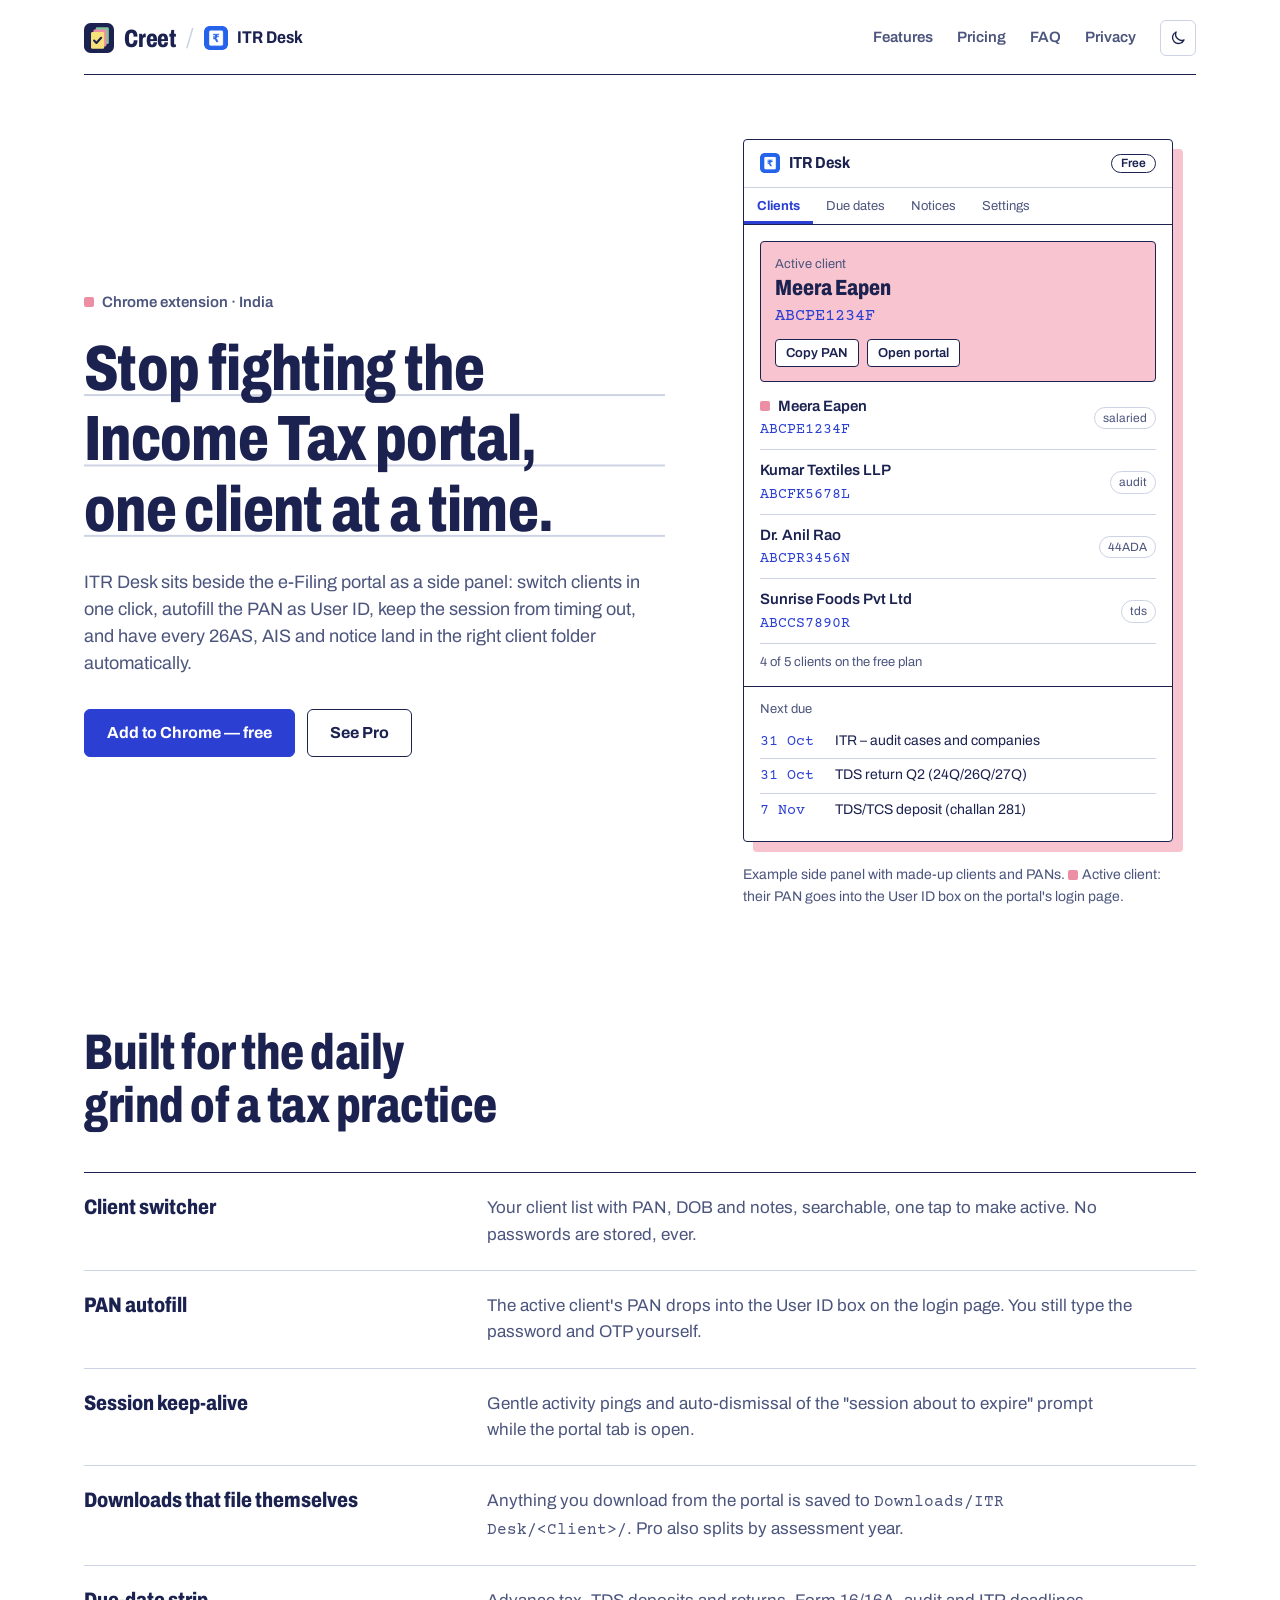
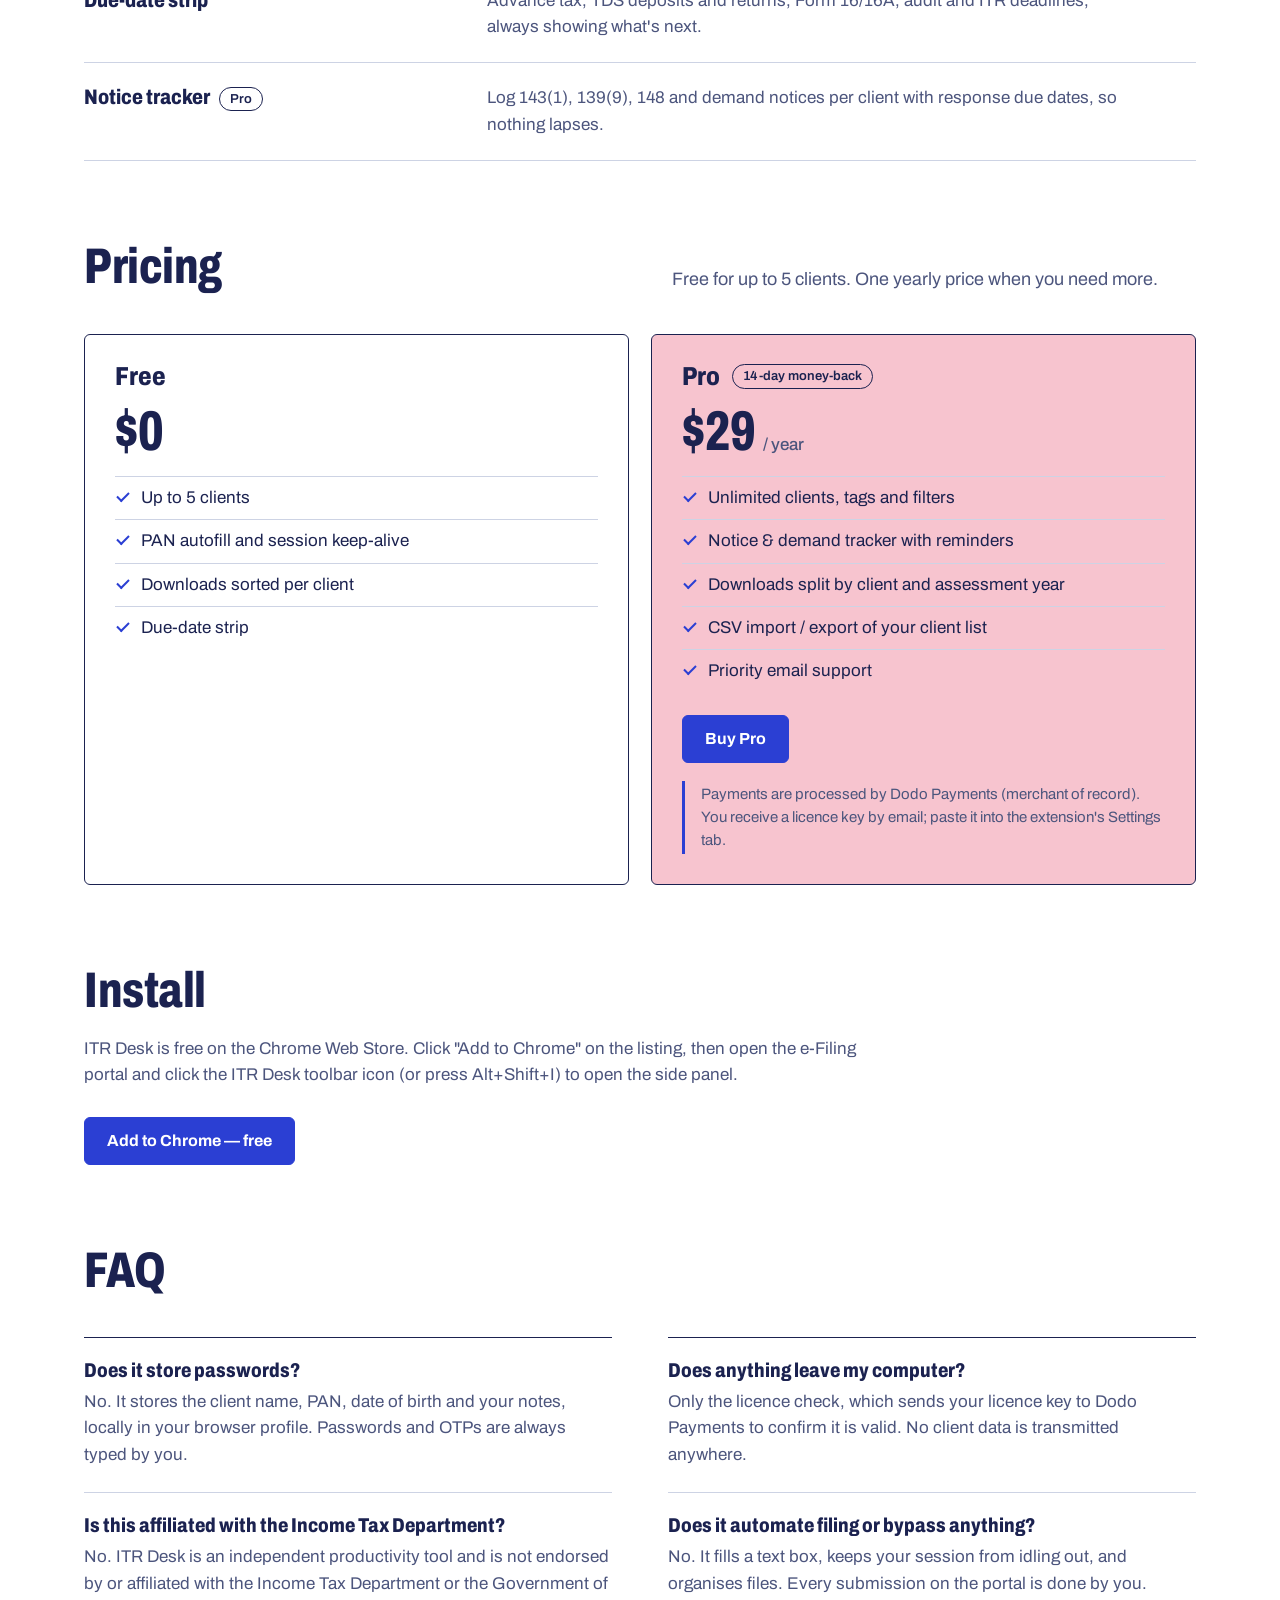
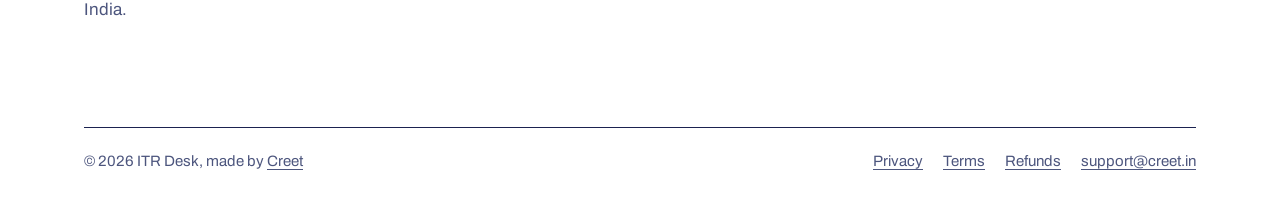
==== commit 268e3f62: "Site: light/dark switch and prices in the visitor's currency theme.js and prices.js are shared with " ====
--- a/docs/index.html
+++ b/docs/index.html
@@ -3,6 +3,7 @@
 <head>
 <meta charset="utf-8">
 <meta name="viewport" content="width=device-width,initial-scale=1">
+<script>try{var t=localStorage.getItem('creet-theme');if(t==='light'||t==='dark')document.documentElement.setAttribute('data-theme',t)}catch(e){}</script>
 <title>ITR Desk – Income Tax portal companion for CAs</title>
 <meta name="description" content="Client switcher, PAN autofill, session keep-alive, auto-organised downloads and a due-date strip for the Income Tax e-Filing portal. A Chrome extension for chartered accountants and tax practitioners in India. Local-first, no account.">
 <meta name="theme-color" content="#ffffff" media="(prefers-color-scheme: light)">
@@ -28,6 +29,7 @@
       <a href="#pricing">Pricing</a>
       <a href="#faq">FAQ</a>
       <a href="privacy.html">Privacy</a>
+      <button class="theme-toggle" type="button" aria-label="Switch colour theme"><svg class="i-moon" viewBox="0 0 24 24" aria-hidden="true"><path d="M20 14.5A8 8 0 0 1 9.5 4a8 8 0 1 0 10.5 10.5z" fill="none" stroke="currentColor" stroke-width="1.8" stroke-linejoin="round"/></svg><svg class="i-sun" viewBox="0 0 24 24" aria-hidden="true"><circle cx="12" cy="12" r="4" fill="none" stroke="currentColor" stroke-width="1.8"/><path d="M12 2.5V5M12 19v2.5M2.5 12H5M19 12h2.5M5.3 5.3l1.8 1.8M16.9 16.9l1.8 1.8M5.3 18.7l1.8-1.8M16.9 7.1l1.8-1.8" stroke="currentColor" stroke-width="1.8" stroke-linecap="round"/></svg></button>
     </nav>
   </div>
 </header>
@@ -96,7 +98,7 @@
     <div class="plans">
       <div class="plan">
         <h3>Free</h3>
-        <p class="price">₹0</p>
+        <p class="price"><span data-price data-inr="0" data-usd="0">₹0</span></p>
         <ul class="feat">
           <li>Up to 5 clients</li>
           <li>PAN autofill and session keep-alive</li>
@@ -106,7 +108,7 @@
       </div>
       <div class="plan plan-pro">
         <h3>Pro <span class="pill">14-day money-back</span></h3>
-        <p class="price">₹999 <small>/ year · $29 outside India</small></p>
+        <p class="price"><span data-price data-inr="999" data-usd="29">₹999</span> <small>/ year</small></p>
         <ul class="feat">
           <li>Unlimited clients, tags and filters</li>
           <li>Notice &amp; demand tracker with reminders</li>
@@ -118,6 +120,7 @@
         <p class="note">Payments are processed by Dodo Payments (merchant of record). You receive a licence key by email; paste it into the extension's Settings tab.</p>
       </div>
     </div>
+    <p class="note" data-price-note hidden></p>
   </section>
 
   <section id="install" class="section wrap prose">
@@ -162,5 +165,7 @@
   }, { threshold: 0.5 }).observe(pane);
 })();
 </script>
+<script src="theme.js"></script>
+<script src="prices.js"></script>
 </body>
 </html>
--- a/docs/styles.css
+++ b/docs/styles.css
@@ -23,8 +23,9 @@
   --gutter:24px;
   color-scheme:light;
 }
+/* Dark ("carbon paper") follows the system unless the visitor picked a theme (theme.js sets data-theme) */
 @media (prefers-color-scheme:dark){
-  :root{
+  :root:not([data-theme="light"]){
     --paper:#141832;
     --sheet:#1b2043;
     --ink:#eceef8;
@@ -38,6 +39,20 @@
     --copy-pink:#6c3949;
     color-scheme:dark;
   }
+}
+:root[data-theme="dark"]{
+  --paper:#141832;
+  --sheet:#1b2043;
+  --ink:#eceef8;
+  --ink-soft:#aeb4d4;
+  --rule:#343b68;
+  --blue:#a3adff;
+  --blue-press:#c7ccff;
+  --on-blue:#141832;
+  --red:#ff7b6c;
+  --pink:#3c2431;
+  --copy-pink:#6c3949;
+  color-scheme:dark;
 }
 
 /* Base */
@@ -68,6 +83,24 @@
 .site-nav{display:flex;flex-wrap:wrap;gap:4px 24px}
 .site-nav a{color:var(--ink-soft);text-decoration:none;font-weight:600;font-size:15px;padding:4px 0}
 .site-nav a:hover,.site-nav a[aria-current]{color:var(--ink);text-decoration:underline}
+.site-nav{align-items:center}
+
+/* Light/dark switch (theme.js): shows the moon in light mode, the sun in dark mode */
+.theme-toggle{display:inline-flex;align-items:center;justify-content:center;width:36px;height:36px;padding:0;border:1.5px solid var(--rule);border-radius:6px;background:transparent;color:var(--ink);cursor:pointer}
+.theme-toggle:hover{border-color:var(--ink)}
+.theme-toggle svg{width:18px;height:18px}
+.theme-toggle .i-sun{display:none}
+:root[data-theme="dark"] .theme-toggle .i-sun{display:block}
+:root[data-theme="dark"] .theme-toggle .i-moon{display:none}
+@media (prefers-color-scheme:dark){
+  :root:not([data-theme="light"]) .theme-toggle .i-sun{display:block}
+  :root:not([data-theme="light"]) .theme-toggle .i-moon{display:none}
+}
+
+/* Prices converted to the visitor's currency (prices.js) */
+.approx{font-weight:500}
+.price .approx{font-size:17px;font-stretch:100%;color:var(--ink-soft);letter-spacing:0}
+[data-price-note]{margin-top:16px}
 
 /* Buttons */
 .actions{display:flex;flex-wrap:wrap;gap:12px;margin:0}
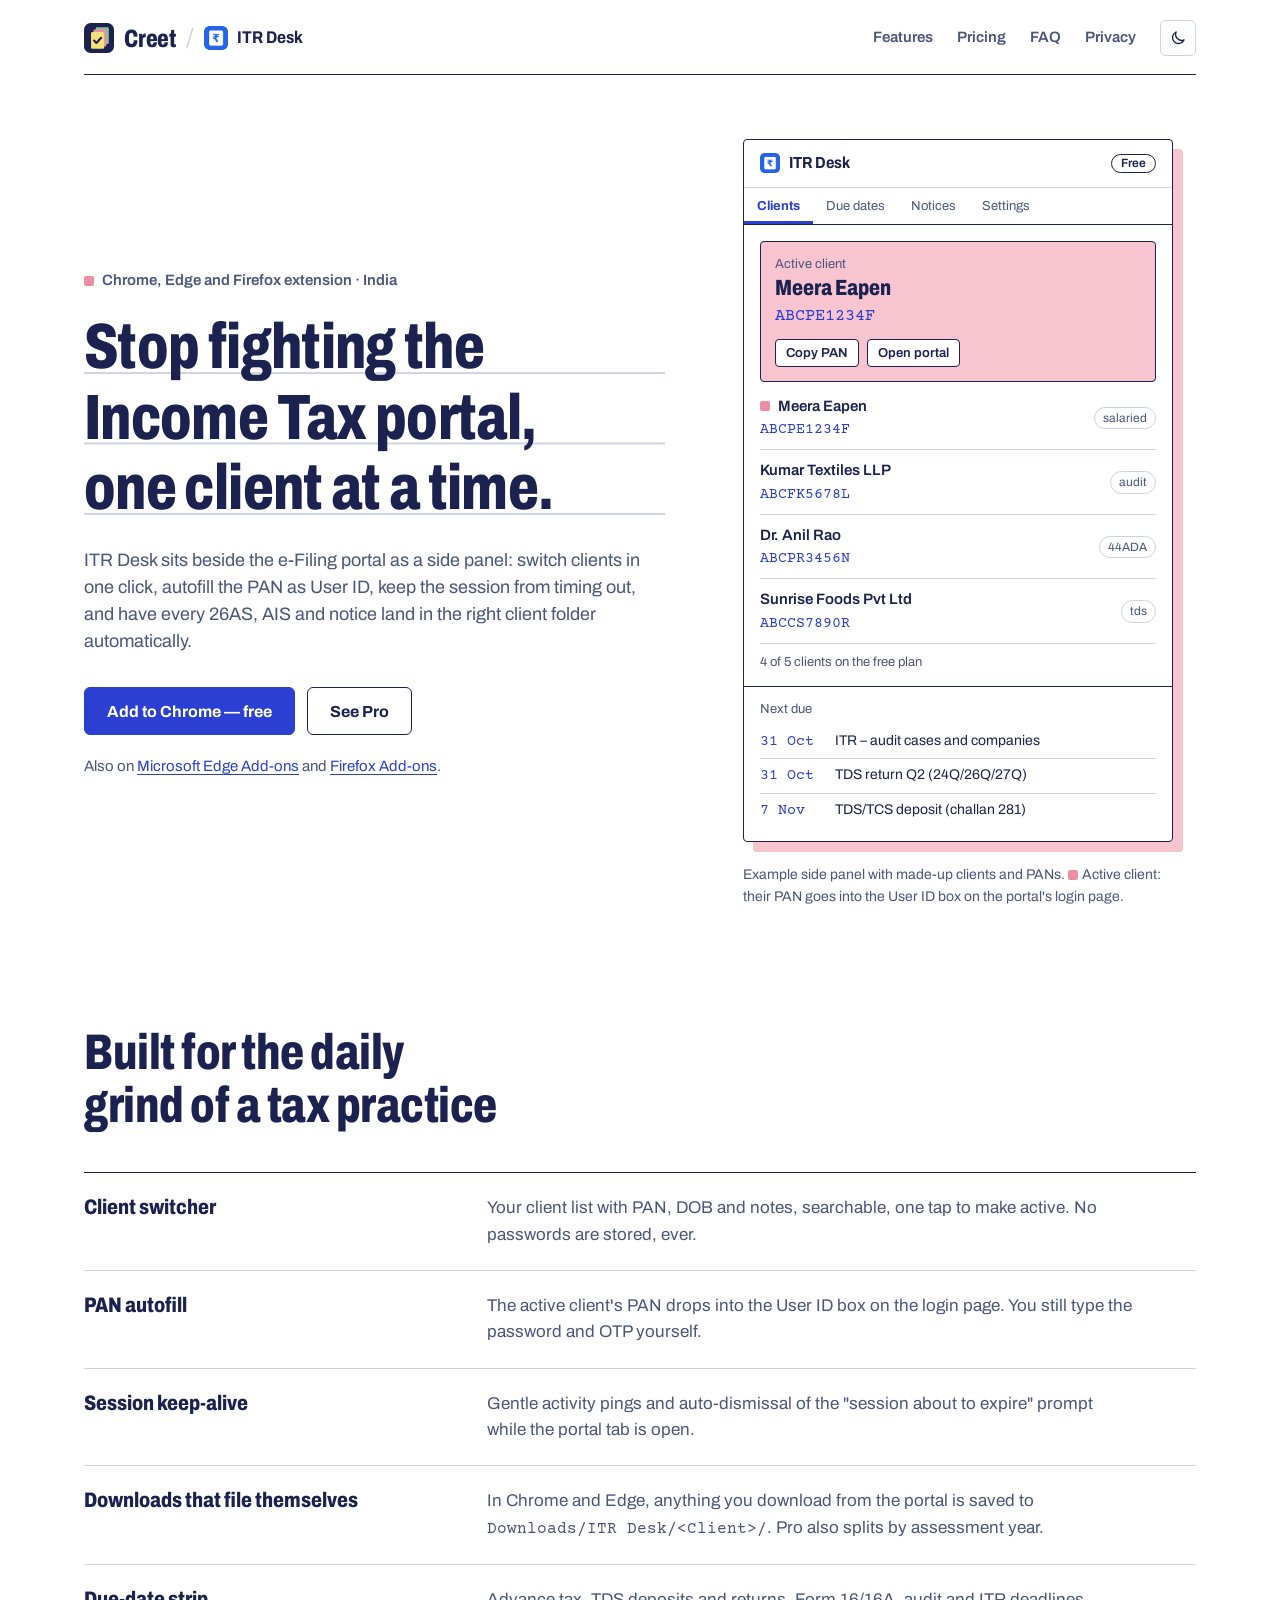
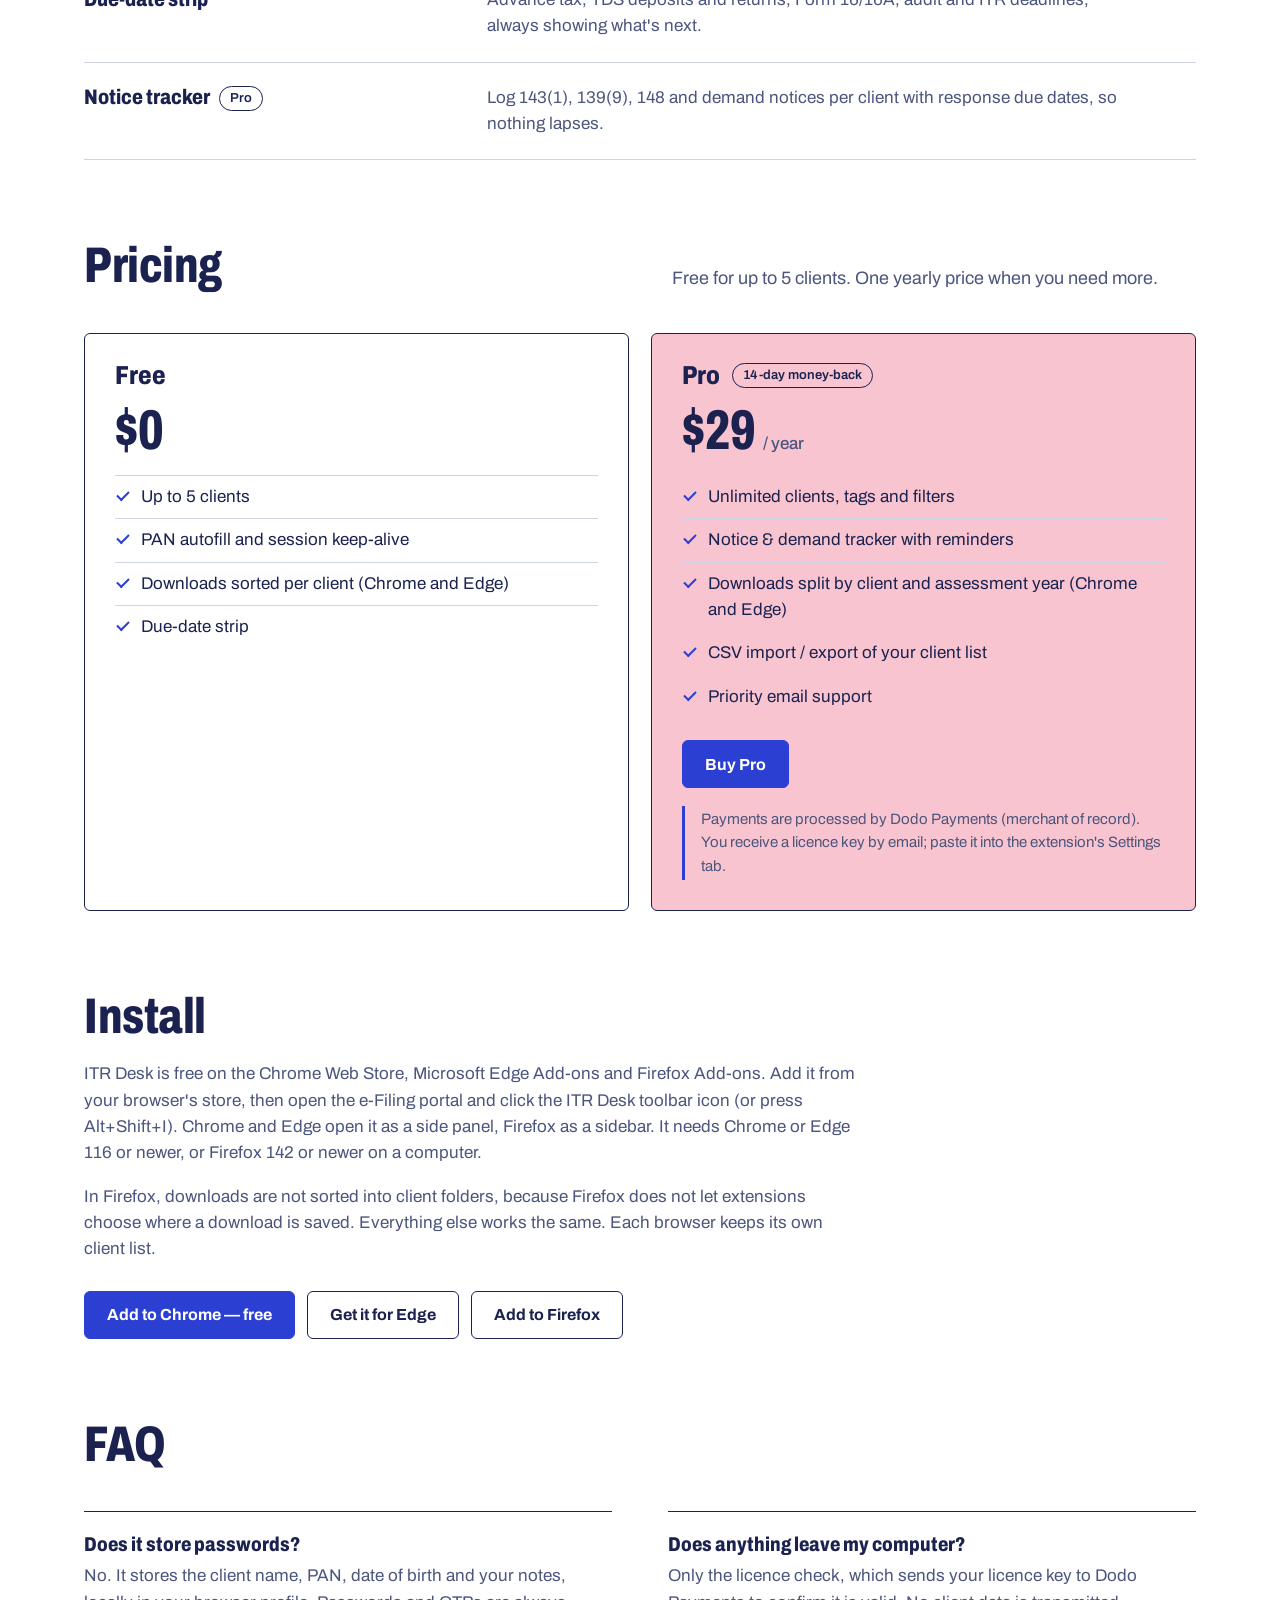
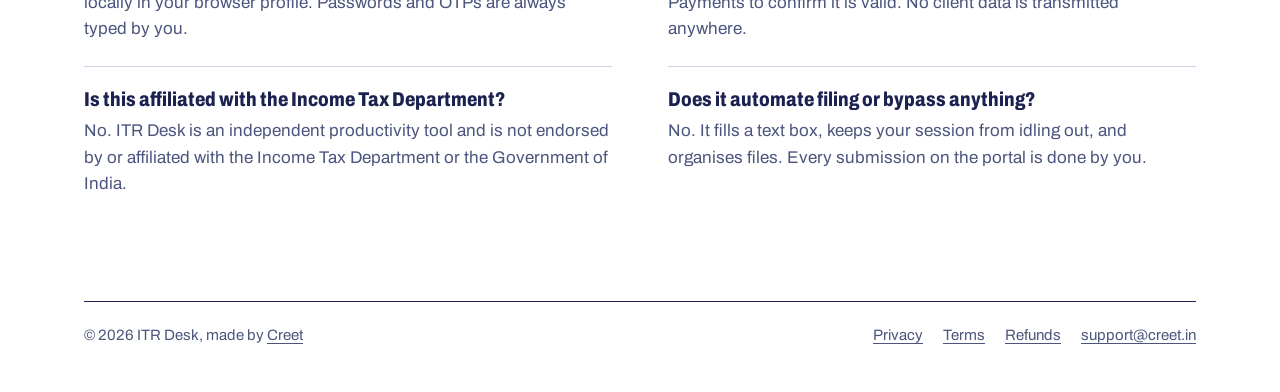
==== commit 8afd6f9d: "Site: link the Edge and Firefox Add-ons listings ITR Desk is published on Microsoft Edge Add-ons and" ====
--- a/docs/index.html
+++ b/docs/index.html
@@ -5,7 +5,7 @@
 <meta name="viewport" content="width=device-width,initial-scale=1">
 <script>try{var t=localStorage.getItem('creet-theme');if(t==='light'||t==='dark')document.documentElement.setAttribute('data-theme',t)}catch(e){}</script>
 <title>ITR Desk – Income Tax portal companion for CAs</title>
-<meta name="description" content="Client switcher, PAN autofill, session keep-alive, auto-organised downloads and a due-date strip for the Income Tax e-Filing portal. A Chrome extension for chartered accountants and tax practitioners in India. Local-first, no account.">
+<meta name="description" content="Client switcher, PAN autofill, session keep-alive, auto-organised downloads and a due-date strip for the Income Tax e-Filing portal. An extension for Chrome, Edge and Firefox, for chartered accountants and tax practitioners in India. Local-first, no account.">
 <meta name="theme-color" content="#ffffff" media="(prefers-color-scheme: light)">
 <meta name="theme-color" content="#141832" media="(prefers-color-scheme: dark)">
 <link rel="icon" href="icon.png">
@@ -37,13 +37,14 @@
 <main id="main">
   <section class="product-hero wrap">
     <div>
-      <p class="kind"><span class="sw sw-pink"></span>Chrome extension · India</p>
+      <p class="kind"><span class="sw sw-pink"></span>Chrome, Edge and Firefox extension · India</p>
       <h1 class="ruled">Stop fighting the Income Tax portal, one client at a time.</h1>
       <p class="lead">ITR Desk sits beside the e-Filing portal as a side panel: switch clients in one click, autofill the PAN as User ID, keep the session from timing out, and have every 26AS, AIS and notice land in the right client folder automatically.</p>
       <p class="actions">
         <a class="btn btn-primary" id="installBtn" href="https://chromewebstore.google.com/detail/leoeaiapcfpdppdipnkhppdlckkdifen" rel="noopener">Add to Chrome — free</a>
         <a class="btn" href="#pricing">See Pro</a>
       </p>
+      <p class="works">Also on <a href="https://microsoftedge.microsoft.com/addons/detail/angkkgcjkfbhljkkooamojjpgiipnnba" rel="noopener">Microsoft Edge Add-ons</a> and <a href="https://addons.mozilla.org/firefox/addon/itr-desk-income-tax-companion/" rel="noopener">Firefox Add-ons</a>.</p>
     </div>
 
     <figure class="pane">
@@ -84,7 +85,7 @@
       <div><dt>Client switcher</dt><dd>Your client list with PAN, DOB and notes, searchable, one tap to make active. No passwords are stored, ever.</dd></div>
       <div><dt>PAN autofill</dt><dd>The active client's PAN drops into the User ID box on the login page. You still type the password and OTP yourself.</dd></div>
       <div><dt>Session keep-alive</dt><dd>Gentle activity pings and auto-dismissal of the "session about to expire" prompt while the portal tab is open.</dd></div>
-      <div><dt>Downloads that file themselves</dt><dd>Anything you download from the portal is saved to <code>Downloads/ITR Desk/&lt;Client&gt;/</code>. Pro also splits by assessment year.</dd></div>
+      <div><dt>Downloads that file themselves</dt><dd>In Chrome and Edge, anything you download from the portal is saved to <code>Downloads/ITR Desk/&lt;Client&gt;/</code>. Pro also splits by assessment year.</dd></div>
       <div><dt>Due-date strip</dt><dd>Advance tax, TDS deposits and returns, Form 16/16A, audit and ITR deadlines, always showing what's next.</dd></div>
       <div><dt>Notice tracker <span class="pill">Pro</span></dt><dd>Log 143(1), 139(9), 148 and demand notices per client with response due dates, so nothing lapses.</dd></div>
     </dl>
@@ -102,7 +103,7 @@
         <ul class="feat">
           <li>Up to 5 clients</li>
           <li>PAN autofill and session keep-alive</li>
-          <li>Downloads sorted per client</li>
+          <li>Downloads sorted per client (Chrome and Edge)</li>
           <li>Due-date strip</li>
         </ul>
       </div>
@@ -112,7 +113,7 @@
         <ul class="feat">
           <li>Unlimited clients, tags and filters</li>
           <li>Notice &amp; demand tracker with reminders</li>
-          <li>Downloads split by client and assessment year</li>
+          <li>Downloads split by client and assessment year (Chrome and Edge)</li>
           <li>CSV import / export of your client list</li>
           <li>Priority email support</li>
         </ul>
@@ -125,8 +126,13 @@
 
   <section id="install" class="section wrap prose">
     <h2>Install</h2>
-    <p>ITR Desk is free on the Chrome Web Store. Click "Add to Chrome" on the listing, then open the e-Filing portal and click the ITR Desk toolbar icon (or press Alt+Shift+I) to open the side panel.</p>
-    <p class="actions" style="margin-top:28px"><a class="btn btn-primary" href="https://chromewebstore.google.com/detail/leoeaiapcfpdppdipnkhppdlckkdifen" rel="noopener">Add to Chrome — free</a></p>
+    <p>ITR Desk is free on the Chrome Web Store, Microsoft Edge Add-ons and Firefox Add-ons. Add it from your browser's store, then open the e-Filing portal and click the ITR Desk toolbar icon (or press Alt+Shift+I). Chrome and Edge open it as a side panel, Firefox as a sidebar. It needs Chrome or Edge 116 or newer, or Firefox 142 or newer on a computer.</p>
+    <p>In Firefox, downloads are not sorted into client folders, because Firefox does not let extensions choose where a download is saved. Everything else works the same. Each browser keeps its own client list.</p>
+    <p class="actions" style="margin-top:28px">
+      <a class="btn btn-primary" href="https://chromewebstore.google.com/detail/leoeaiapcfpdppdipnkhppdlckkdifen" rel="noopener">Add to Chrome — free</a>
+      <a class="btn" href="https://microsoftedge.microsoft.com/addons/detail/angkkgcjkfbhljkkooamojjpgiipnnba" rel="noopener">Get it for Edge</a>
+      <a class="btn" href="https://addons.mozilla.org/firefox/addon/itr-desk-income-tax-companion/" rel="noopener">Add to Firefox</a>
+    </p>
   </section>
 
   <section id="faq" class="section wrap">
--- a/docs/styles.css
+++ b/docs/styles.css
@@ -117,6 +117,7 @@
 .product-hero h1{font-size:clamp(38px,5vw,64px);margin-bottom:24px}
 .lead{font-size:18px;line-height:1.5;color:var(--ink-soft);max-width:31em;margin-bottom:32px}
 .kind{display:inline-flex;align-items:center;gap:8px;margin:0 0 20px;font-size:15px;font-weight:600;color:var(--ink-soft)}
+.works{margin:20px 0 0;font-size:15px;color:var(--ink-soft)}
 .sw{flex:none;display:inline-block;width:10px;height:10px;border-radius:2px;background:var(--rule)}
 .sw-pink{background:var(--pink-mark)}
 .typed{display:inline-block;vertical-align:bottom;white-space:nowrap;overflow:hidden;font:400 17px/1.35 var(--typed);color:var(--blue);width:calc(var(--n) * 1ch);animation:type calc(var(--n) * 38ms) steps(var(--n),end) var(--d) both}
